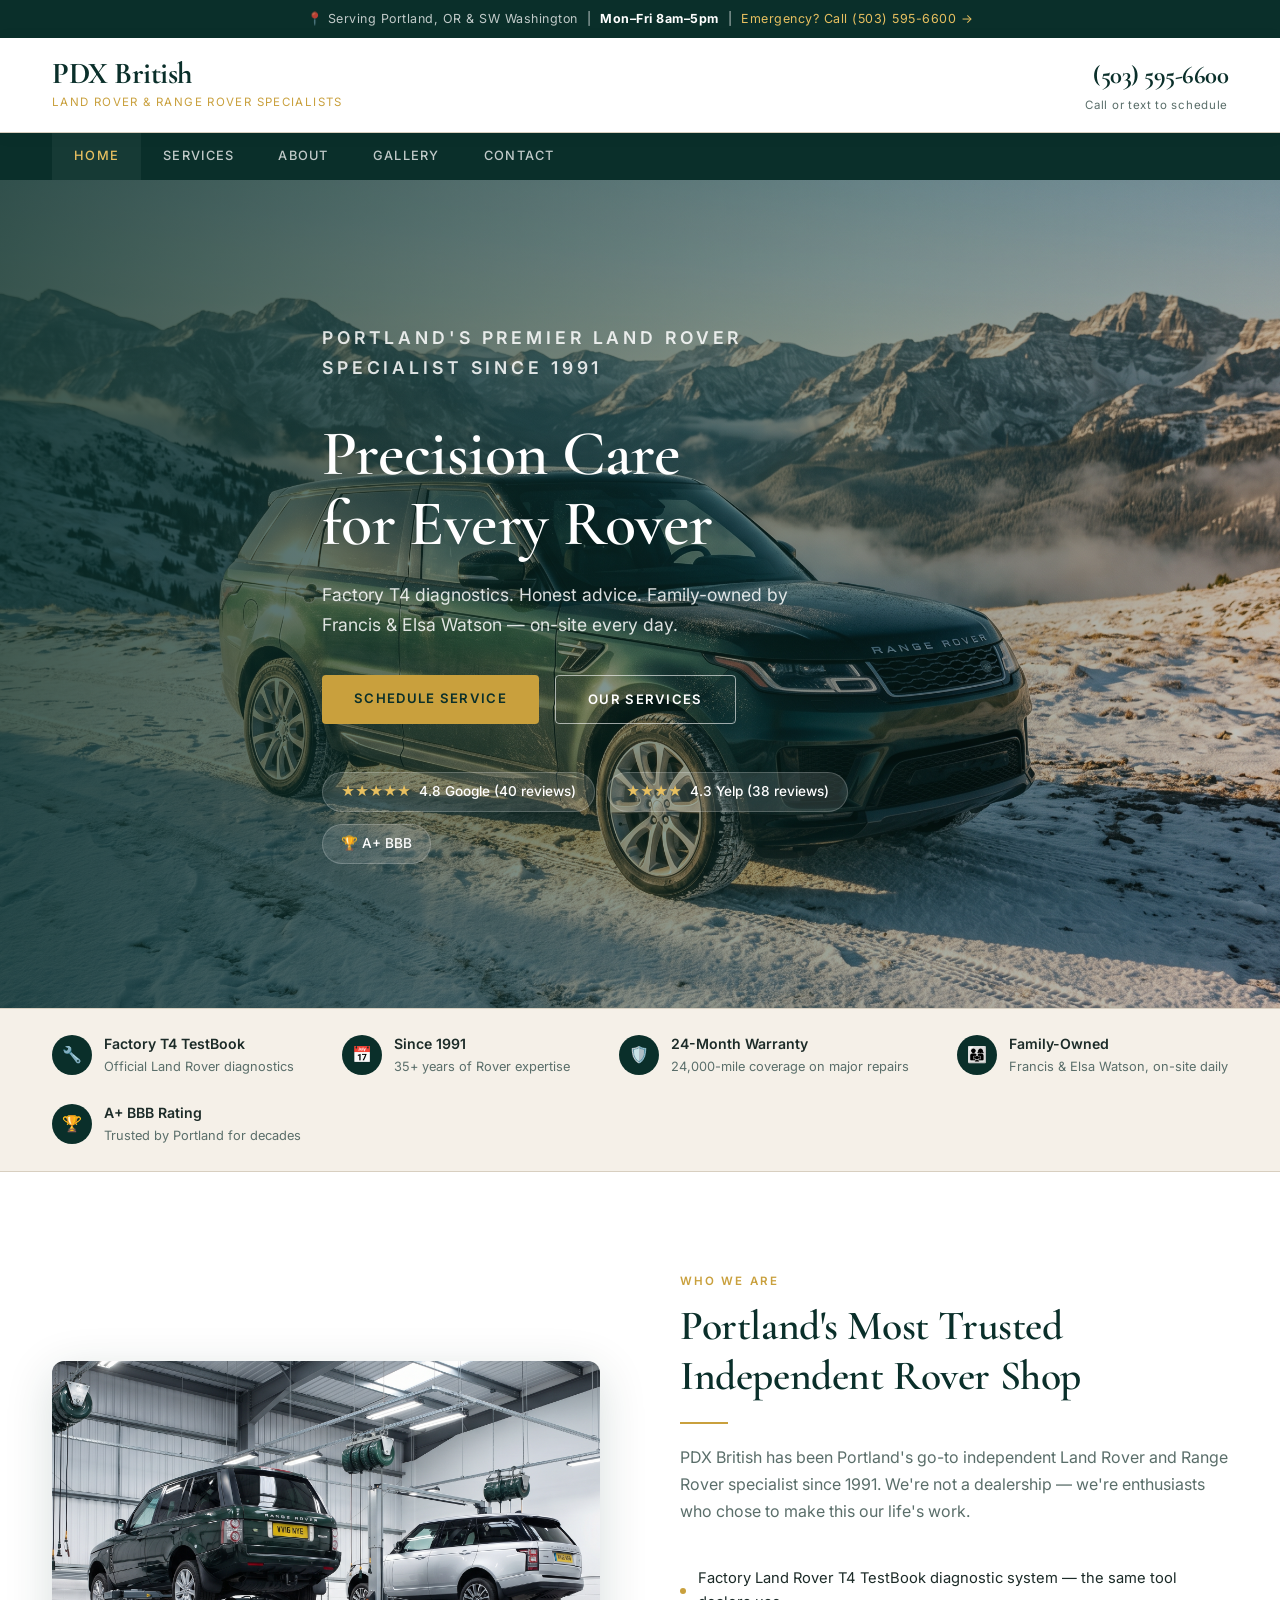
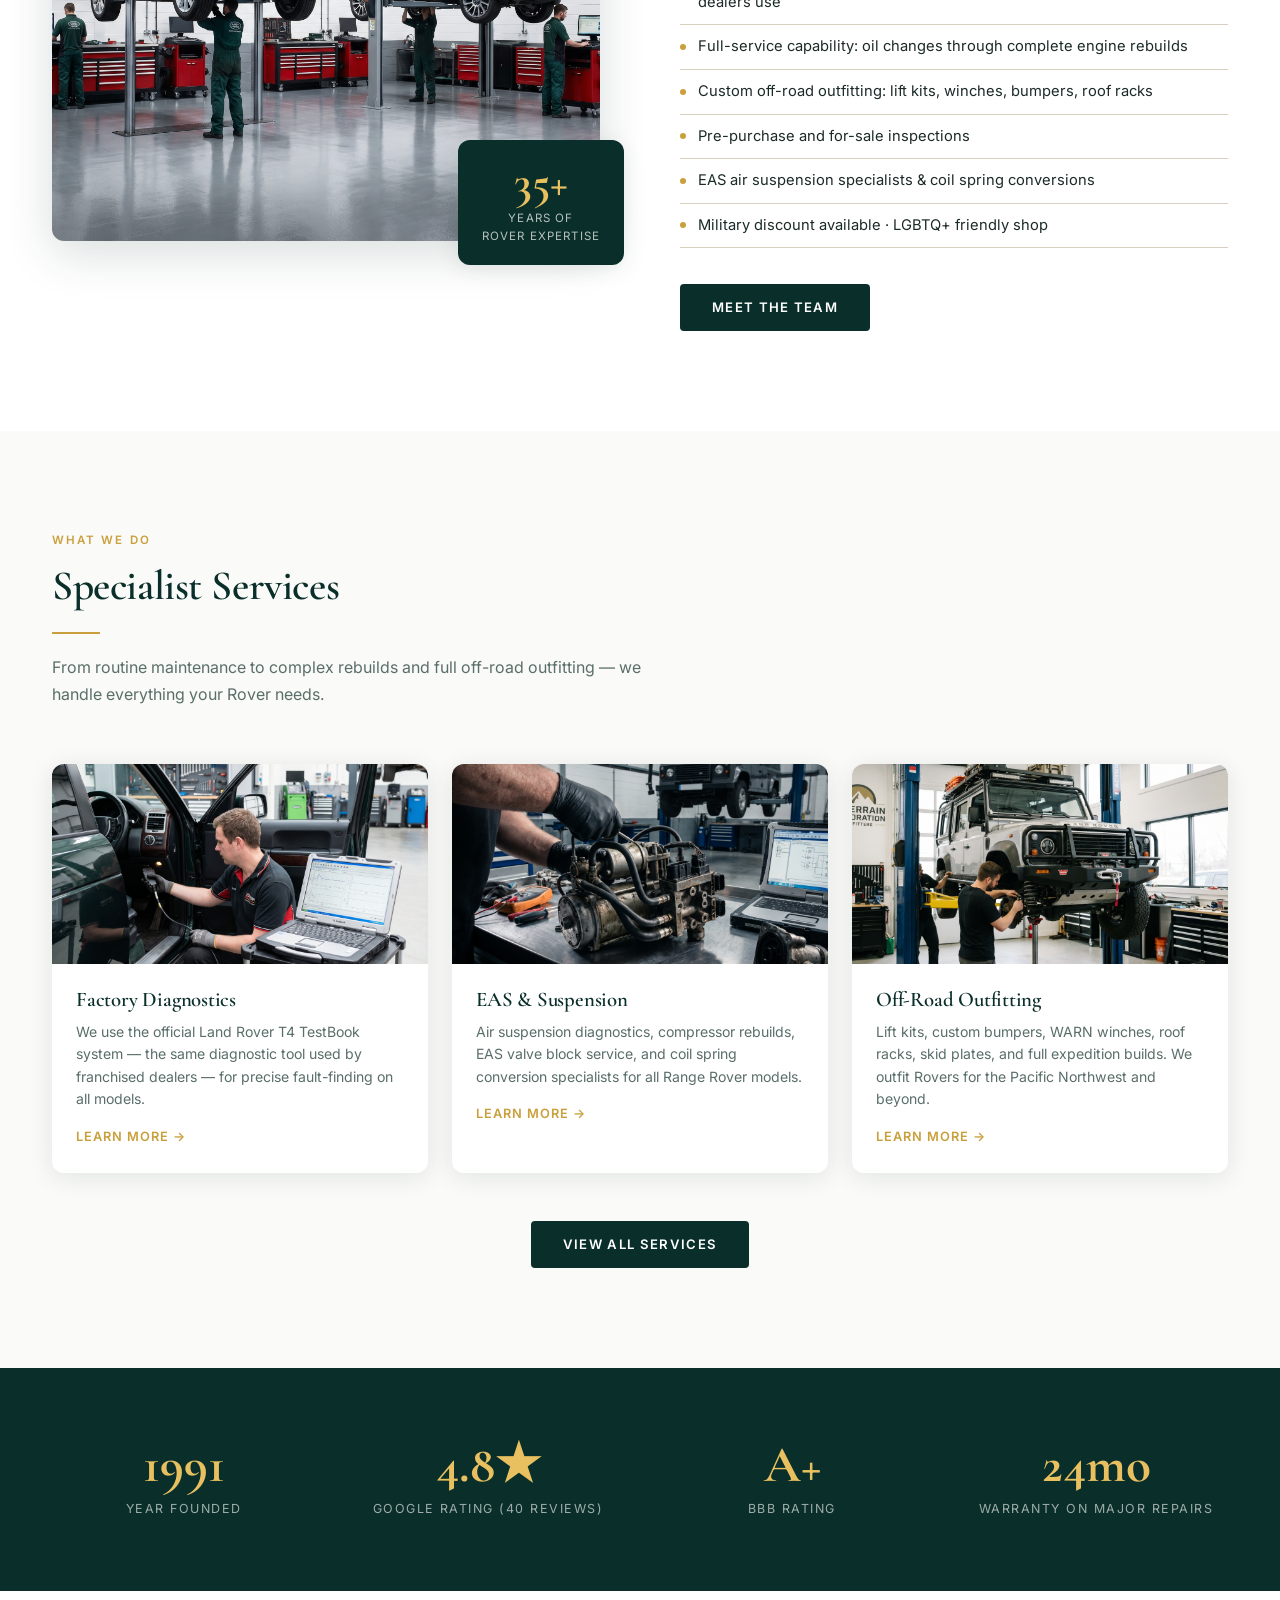
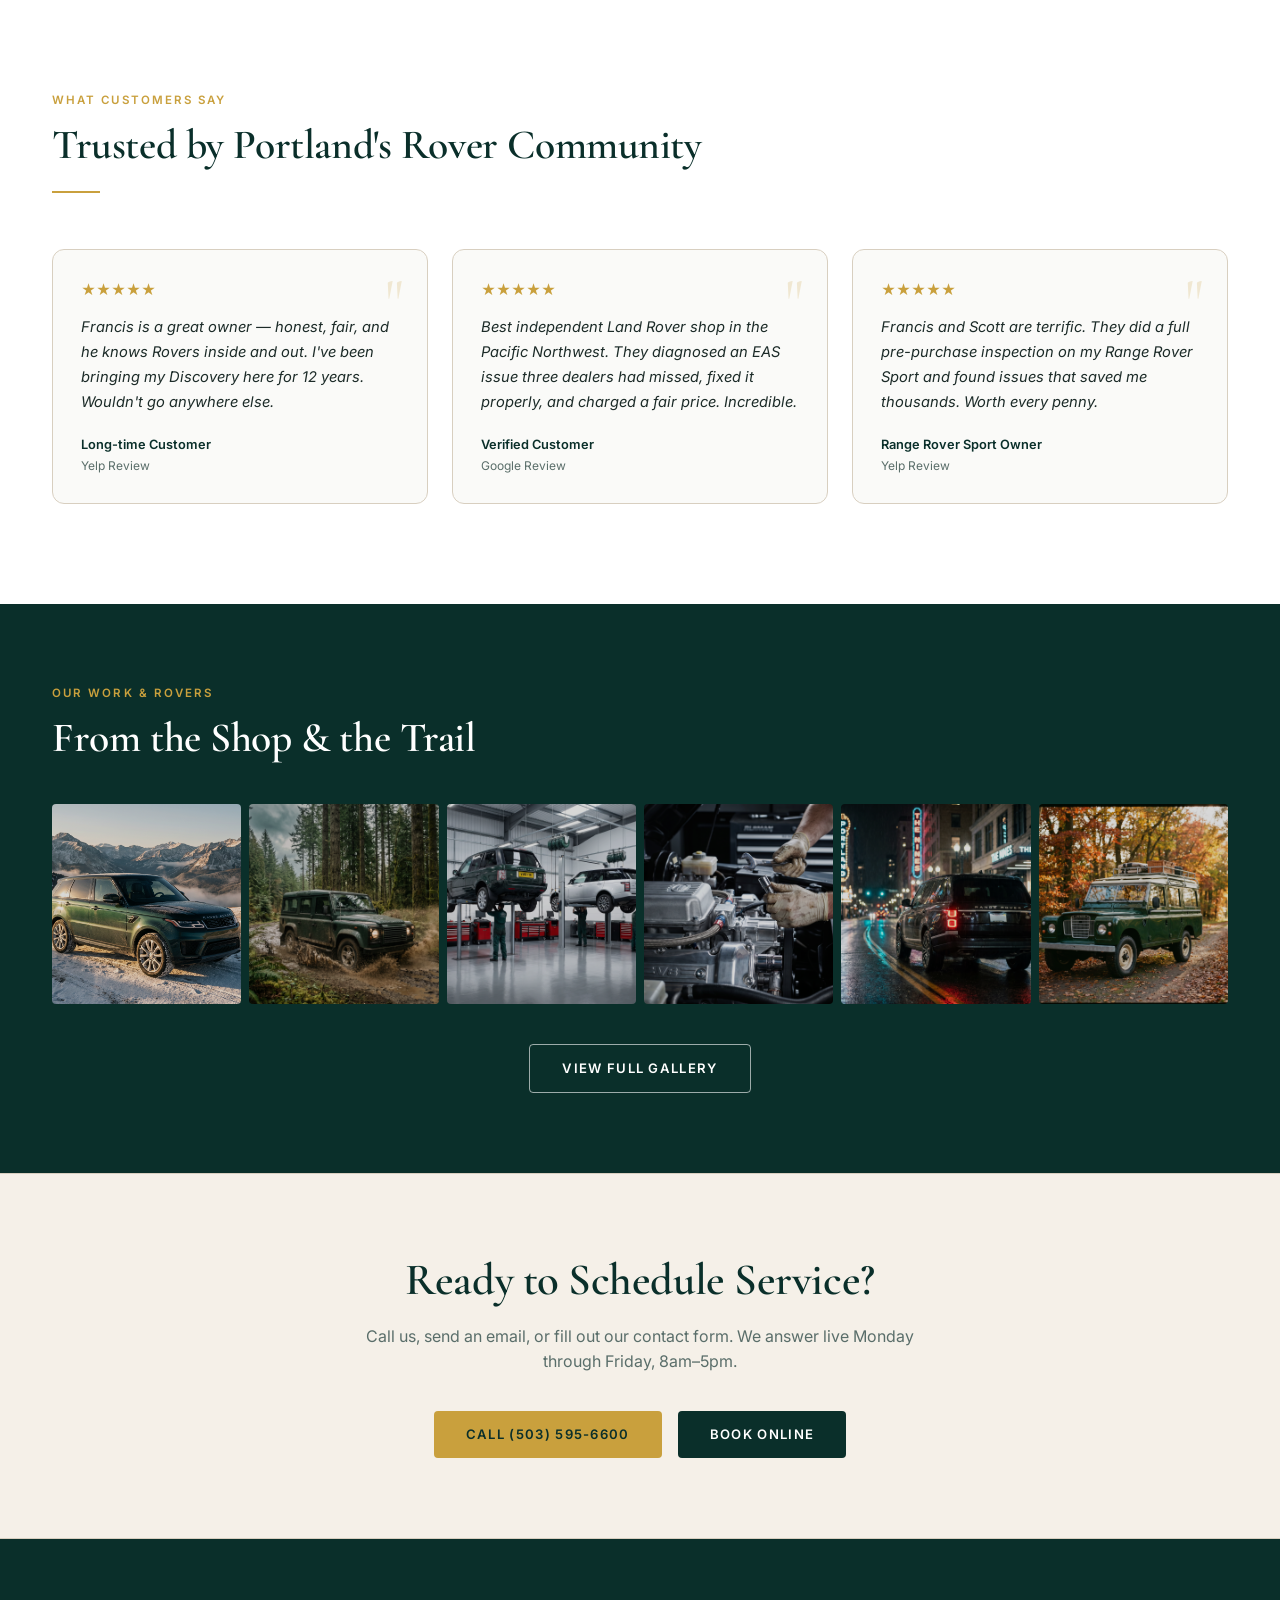
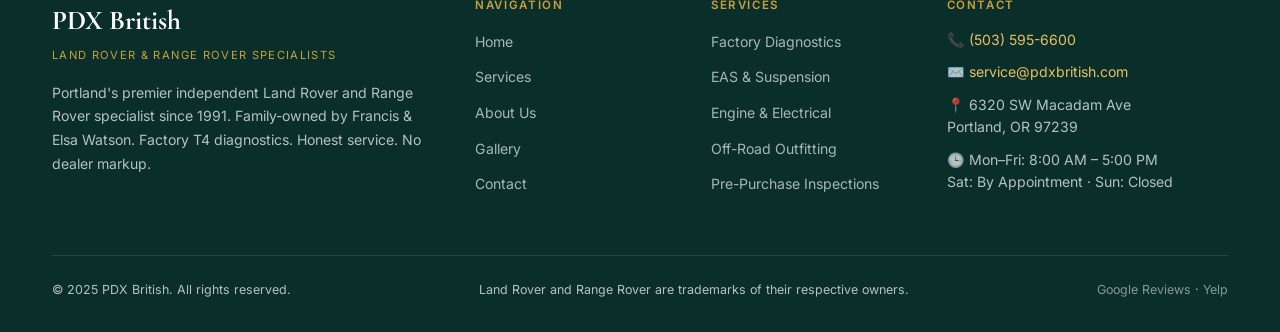
==== premium_site/index.html @ 82a0f4dd "Add premium multi-page website v4 with AI-generated images" ====
<!DOCTYPE html>
<html lang="en">
<head>
  <meta charset="UTF-8">
  <meta name="viewport" content="width=device-width, initial-scale=1.0">
  <title>PDX British | Portland's Land Rover & Range Rover Specialist Since 1991</title>
  <meta name="description" content="PDX British – Portland's premier independent Land Rover and Range Rover specialist since 1991. Factory T4 diagnostics. 4.8★ Google. Family-owned by Francis & Elsa Watson.">
  <link rel="stylesheet" href="shared.css">
  <style>
    /* ── HERO ── */
    .hero {
      position: relative;
      height: 92vh;
      min-height: 580px;
      display: flex;
      align-items: center;
      overflow: hidden;
    }
    .hero-bg {
      position: absolute; inset: 0;
      background: url('images/hero.jpg') center center / cover no-repeat;
    }
    .hero-overlay {
      position: absolute; inset: 0;
      background: linear-gradient(105deg, rgba(10,47,42,0.82) 0%, rgba(10,47,42,0.45) 60%, rgba(0,0,0,0.2) 100%);
    }
    .hero-content {
      position: relative;
      z-index: 2;
      max-width: 700px;
      color: #fff;
      padding: 0 32px;
    }
    .hero-eyebrow {
      font-size: 0.72rem;
      letter-spacing: 0.22em;
      text-transform: uppercase;
      color: var(--gold2);
      font-weight: 600;
      margin-bottom: 20px;
    }
    .hero h1 {
      font-size: clamp(2.8rem, 5vw, 4.4rem);
      color: #fff;
      margin-bottom: 20px;
      line-height: 1.1;
    }
    .hero p {
      font-size: 1.1rem;
      color: rgba(255,255,255,0.85);
      max-width: 520px;
      margin-bottom: 36px;
      line-height: 1.7;
    }
    .hero-actions { display: flex; gap: 16px; flex-wrap: wrap; margin-bottom: 48px; }
    .hero-ratings { display: flex; gap: 12px; flex-wrap: wrap; }

    /* ── TRUST BAR ── */
    .trust-bar {
      background: var(--cream);
      border-top: 1px solid var(--border);
      border-bottom: 1px solid var(--border);
      padding: 24px 0;
    }
    .trust-items {
      display: flex;
      justify-content: space-between;
      align-items: center;
      gap: 24px;
      flex-wrap: wrap;
    }
    .trust-item {
      display: flex;
      align-items: center;
      gap: 12px;
      font-size: 0.88rem;
      color: var(--text);
    }
    .trust-icon {
      width: 40px; height: 40px;
      background: var(--green);
      border-radius: 50%;
      display: flex; align-items: center; justify-content: center;
      color: var(--gold);
      font-size: 1rem;
      flex-shrink: 0;
    }
    .trust-item strong { display: block; font-weight: 600; }
    .trust-item span { color: var(--muted); font-size: 0.8rem; }

    /* ── INTRO ── */
    .intro { padding: 100px 0; }
    .intro-grid {
      display: grid;
      grid-template-columns: 1fr 1fr;
      gap: 80px;
      align-items: center;
    }
    .intro-img {
      position: relative;
    }
    .intro-img img {
      border-radius: var(--radius-lg);
      height: 480px;
      object-fit: cover;
      box-shadow: var(--shadow-lg);
    }
    .intro-badge {
      position: absolute;
      bottom: -24px; right: -24px;
      background: var(--green);
      color: #fff;
      padding: 20px 24px;
      border-radius: var(--radius-lg);
      text-align: center;
      box-shadow: var(--shadow);
    }
    .intro-badge .num {
      font-family: 'Cormorant Garamond', serif;
      font-size: 2.8rem;
      font-weight: 700;
      color: var(--gold2);
      line-height: 1;
    }
    .intro-badge .label { font-size: 0.72rem; letter-spacing: 0.1em; text-transform: uppercase; color: rgba(255,255,255,0.7); margin-top: 4px; }
    .intro-text .section-sub { margin-bottom: 32px; }
    .intro-features { list-style: none; margin-bottom: 36px; }
    .intro-features li {
      padding: 10px 0;
      border-bottom: 1px solid var(--border);
      display: flex;
      align-items: center;
      gap: 12px;
      font-size: 0.92rem;
    }
    .intro-features li::before {
      content: '';
      width: 6px; height: 6px;
      background: var(--gold);
      border-radius: 50%;
      flex-shrink: 0;
    }

    /* ── SERVICES PREVIEW ── */
    .services-preview { background: var(--light); padding: 100px 0; }
    .services-grid {
      display: grid;
      grid-template-columns: repeat(3, 1fr);
      gap: 24px;
      margin-top: 56px;
    }
    .svc-card {
      background: #fff;
      border-radius: var(--radius-lg);
      overflow: hidden;
      box-shadow: var(--shadow);
      transition: transform var(--transition), box-shadow var(--transition);
    }
    .svc-card:hover { transform: translateY(-6px); box-shadow: var(--shadow-lg); }
    .svc-card img { height: 200px; object-fit: cover; }
    .svc-card-body { padding: 24px; }
    .svc-card h3 { font-size: 1.3rem; color: var(--green); margin-bottom: 8px; }
    .svc-card p { font-size: 0.88rem; color: var(--muted); line-height: 1.6; }
    .svc-link {
      display: inline-flex;
      align-items: center;
      gap: 6px;
      margin-top: 16px;
      font-size: 0.8rem;
      font-weight: 600;
      letter-spacing: 0.08em;
      text-transform: uppercase;
      color: var(--gold);
    }
    .svc-link:hover { color: var(--green); }
    .services-cta { text-align: center; margin-top: 48px; }

    /* ── STATS BAND ── */
    .stats-band {
      background: var(--green);
      padding: 72px 0;
    }
    .stats-row {
      display: grid;
      grid-template-columns: repeat(4, 1fr);
      gap: 40px;
      text-align: center;
    }
    .stat-num {
      font-family: 'Cormorant Garamond', serif;
      font-size: 3.2rem;
      font-weight: 700;
      color: var(--gold2);
      line-height: 1;
    }
    .stat-label {
      font-size: 0.78rem;
      letter-spacing: 0.12em;
      text-transform: uppercase;
      color: rgba(255,255,255,0.6);
      margin-top: 8px;
    }

    /* ── TESTIMONIALS ── */
    .testimonials { padding: 100px 0; }
    .reviews-grid {
      display: grid;
      grid-template-columns: repeat(3, 1fr);
      gap: 24px;
      margin-top: 56px;
    }
    .review-card {
      background: var(--light);
      border: 1px solid var(--border);
      border-radius: var(--radius-lg);
      padding: 28px;
      position: relative;
    }
    .review-stars { color: var(--gold); font-size: 0.9rem; margin-bottom: 14px; }
    .review-text { font-size: 0.92rem; color: var(--text); line-height: 1.7; font-style: italic; margin-bottom: 20px; }
    .review-author { font-size: 0.8rem; font-weight: 600; color: var(--green); }
    .review-source { font-size: 0.75rem; color: var(--muted); }
    .review-quote {
      position: absolute;
      top: 20px; right: 24px;
      font-family: 'Cormorant Garamond', serif;
      font-size: 4rem;
      color: var(--gold);
      opacity: 0.2;
      line-height: 1;
    }

    /* ── GALLERY STRIP ── */
    .gallery-strip { background: var(--green); padding: 80px 0; }
    .gallery-strip-header { color: #fff; margin-bottom: 40px; }
    .gallery-strip-header .section-title { color: #fff; }
    .gallery-strip-grid {
      display: grid;
      grid-template-columns: repeat(6, 1fr);
      gap: 8px;
    }
    .gallery-strip-grid img {
      height: 200px;
      object-fit: cover;
      border-radius: var(--radius);
      transition: transform var(--transition), filter var(--transition);
      cursor: pointer;
      filter: brightness(0.85);
    }
    .gallery-strip-grid img:hover { transform: scale(1.03); filter: brightness(1); }
    .gallery-cta { text-align: center; margin-top: 32px; }

    /* ── CTA BAND ── */
    .cta-band {
      background: var(--cream);
      border-top: 1px solid var(--border);
      border-bottom: 1px solid var(--border);
      padding: 80px 0;
      text-align: center;
    }
    .cta-band h2 { font-size: 2.8rem; color: var(--green); margin-bottom: 16px; }
    .cta-band p { font-size: 1rem; color: var(--muted); max-width: 560px; margin: 0 auto 36px; }
    .cta-actions { display: flex; gap: 16px; justify-content: center; flex-wrap: wrap; }

    /* ── RESPONSIVE ── */
    @media (max-width: 960px) {
      .intro-grid { grid-template-columns: 1fr; gap: 48px; }
      .intro-img img { height: 340px; }
      .intro-badge { bottom: -16px; right: 16px; }
      .services-grid { grid-template-columns: 1fr 1fr; }
      .stats-row { grid-template-columns: repeat(2, 1fr); gap: 32px; }
      .reviews-grid { grid-template-columns: 1fr; }
      .gallery-strip-grid { grid-template-columns: repeat(3, 1fr); }
    }
    @media (max-width: 640px) {
      .hero { height: 100svh; }
      .hero-content { padding: 0 20px; }
      .services-grid { grid-template-columns: 1fr; }
      .gallery-strip-grid { grid-template-columns: repeat(2, 1fr); }
    }
  </style>
</head>
<body>

<!-- TOP BAR -->
<div class="top-bar">
  <div class="container">
    📍 Serving Portland, OR &amp; SW Washington &nbsp;|&nbsp; <strong>Mon–Fri 8am–5pm</strong> &nbsp;|&nbsp; <a href="tel:5035956600">Emergency? Call (503) 595-6600 →</a>
  </div>
</div>

<!-- HEADER -->
<header class="main-header">
  <div class="container header-inner">
    <a href="index.html" class="logo-mark">
      <span class="brand">PDX British</span>
      <span class="sub">Land Rover &amp; Range Rover Specialists</span>
    </a>
    <div class="header-cta">
      <a href="tel:5035956600" class="phone">(503) 595-6600</a>
      <small>Call or text to schedule</small>
    </div>
  </div>
</header>

<!-- NAV -->
<nav class="site-nav">
  <div class="container">
    <ul>
      <li><a href="index.html" class="active">Home</a></li>
      <li><a href="services.html">Services</a></li>
      <li><a href="about.html">About</a></li>
      <li><a href="gallery.html">Gallery</a></li>
      <li><a href="contact.html">Contact</a></li>
    </ul>
  </div>
</nav>

<!-- HERO -->
<section class="hero">
  <div class="hero-bg"></div>
  <div class="hero-overlay"></div>
  <div class="container hero-content fade-up">
    <p class="hero-eyebrow">Portland's Premier Land Rover Specialist Since 1991</p>
    <h1>Precision Care<br>for Every Rover</h1>
    <p>Factory T4 diagnostics. Honest advice. Family-owned by Francis &amp; Elsa Watson — on-site every day.</p>
    <div class="hero-actions">
      <a href="contact.html" class="btn btn-gold">Schedule Service</a>
      <a href="services.html" class="btn btn-outline-white">Our Services</a>
    </div>
    <div class="hero-ratings">
      <div class="rating-pill"><span class="stars">★★★★★</span> 4.8 Google (40 reviews)</div>
      <div class="rating-pill"><span class="stars">★★★★</span> 4.3 Yelp (38 reviews)</div>
      <div class="rating-pill">🏆 A+ BBB</div>
    </div>
  </div>
</section>

<!-- TRUST BAR -->
<div class="trust-bar">
  <div class="container">
    <div class="trust-items">
      <div class="trust-item">
        <div class="trust-icon">🔧</div>
        <div><strong>Factory T4 TestBook</strong><span>Official Land Rover diagnostics</span></div>
      </div>
      <div class="trust-item">
        <div class="trust-icon">📅</div>
        <div><strong>Since 1991</strong><span>35+ years of Rover expertise</span></div>
      </div>
      <div class="trust-item">
        <div class="trust-icon">🛡️</div>
        <div><strong>24-Month Warranty</strong><span>24,000-mile coverage on major repairs</span></div>
      </div>
      <div class="trust-item">
        <div class="trust-icon">👨‍👩‍👧</div>
        <div><strong>Family-Owned</strong><span>Francis &amp; Elsa Watson, on-site daily</span></div>
      </div>
      <div class="trust-item">
        <div class="trust-icon">🏆</div>
        <div><strong>A+ BBB Rating</strong><span>Trusted by Portland for decades</span></div>
      </div>
    </div>
  </div>
</div>

<!-- INTRO -->
<section class="intro">
  <div class="container">
    <div class="intro-grid">
      <div class="intro-img fade-up">
        <img src="images/gallery-shop.jpg" alt="PDX British workshop with Range Rovers on lifts">
        <div class="intro-badge">
          <div class="num">35+</div>
          <div class="label">Years of<br>Rover Expertise</div>
        </div>
      </div>
      <div class="intro-text fade-up delay-2">
        <p class="section-label">Who We Are</p>
        <h2 class="section-title">Portland's Most Trusted Independent Rover Shop</h2>
        <div class="gold-rule"></div>
        <p class="section-sub">PDX British has been Portland's go-to independent Land Rover and Range Rover specialist since 1991. We're not a dealership — we're enthusiasts who chose to make this our life's work.</p>
        <ul class="intro-features">
          <li>Factory Land Rover T4 TestBook diagnostic system — the same tool dealers use</li>
          <li>Full-service capability: oil changes through complete engine rebuilds</li>
          <li>Custom off-road outfitting: lift kits, winches, bumpers, roof racks</li>
          <li>Pre-purchase and for-sale inspections</li>
          <li>EAS air suspension specialists &amp; coil spring conversions</li>
          <li>Military discount available · LGBTQ+ friendly shop</li>
        </ul>
        <a href="about.html" class="btn btn-green">Meet the Team</a>
      </div>
    </div>
  </div>
</section>

<!-- SERVICES PREVIEW -->
<section class="services-preview">
  <div class="container">
    <p class="section-label">What We Do</p>
    <h2 class="section-title">Specialist Services</h2>
    <div class="gold-rule"></div>
    <p class="section-sub">From routine maintenance to complex rebuilds and full off-road outfitting — we handle everything your Rover needs.</p>
    <div class="services-grid">
      <div class="svc-card fade-up">
        <img src="images/svc-diagnostics.jpg" alt="T4 TestBook diagnostics">
        <div class="svc-card-body">
          <h3>Factory Diagnostics</h3>
          <p>We use the official Land Rover T4 TestBook system — the same diagnostic tool used by franchised dealers — for precise fault-finding on all models.</p>
          <a href="services.html" class="svc-link">Learn more →</a>
        </div>
      </div>
      <div class="svc-card fade-up delay-1">
        <img src="images/svc-suspension.jpg" alt="EAS air suspension service">
        <div class="svc-card-body">
          <h3>EAS &amp; Suspension</h3>
          <p>Air suspension diagnostics, compressor rebuilds, EAS valve block service, and coil spring conversion specialists for all Range Rover models.</p>
          <a href="services.html" class="svc-link">Learn more →</a>
        </div>
      </div>
      <div class="svc-card fade-up delay-2">
        <img src="images/svc-offroad.jpg" alt="Off-road outfitting">
        <div class="svc-card-body">
          <h3>Off-Road Outfitting</h3>
          <p>Lift kits, custom bumpers, WARN winches, roof racks, skid plates, and full expedition builds. We outfit Rovers for the Pacific Northwest and beyond.</p>
          <a href="services.html" class="svc-link">Learn more →</a>
        </div>
      </div>
    </div>
    <div class="services-cta">
      <a href="services.html" class="btn btn-green">View All Services</a>
    </div>
  </div>
</section>

<!-- STATS BAND -->
<div class="stats-band">
  <div class="container">
    <div class="stats-row">
      <div class="fade-up">
        <div class="stat-num">1991</div>
        <div class="stat-label">Year Founded</div>
      </div>
      <div class="fade-up delay-1">
        <div class="stat-num">4.8★</div>
        <div class="stat-label">Google Rating (40 reviews)</div>
      </div>
      <div class="fade-up delay-2">
        <div class="stat-num">A+</div>
        <div class="stat-label">BBB Rating</div>
      </div>
      <div class="fade-up delay-3">
        <div class="stat-num">24mo</div>
        <div class="stat-label">Warranty on Major Repairs</div>
      </div>
    </div>
  </div>
</div>

<!-- TESTIMONIALS -->
<section class="testimonials">
  <div class="container">
    <p class="section-label">What Customers Say</p>
    <h2 class="section-title">Trusted by Portland's Rover Community</h2>
    <div class="gold-rule"></div>
    <div class="reviews-grid">
      <div class="review-card fade-up">
        <div class="review-quote">"</div>
        <div class="review-stars">★★★★★</div>
        <p class="review-text">Francis is a great owner — honest, fair, and he knows Rovers inside and out. I've been bringing my Discovery here for 12 years. Wouldn't go anywhere else.</p>
        <div class="review-author">Long-time Customer</div>
        <div class="review-source">Yelp Review</div>
      </div>
      <div class="review-card fade-up delay-1">
        <div class="review-quote">"</div>
        <div class="review-stars">★★★★★</div>
        <p class="review-text">Best independent Land Rover shop in the Pacific Northwest. They diagnosed an EAS issue three dealers had missed, fixed it properly, and charged a fair price. Incredible.</p>
        <div class="review-author">Verified Customer</div>
        <div class="review-source">Google Review</div>
      </div>
      <div class="review-card fade-up delay-2">
        <div class="review-quote">"</div>
        <div class="review-stars">★★★★★</div>
        <p class="review-text">Francis and Scott are terrific. They did a full pre-purchase inspection on my Range Rover Sport and found issues that saved me thousands. Worth every penny.</p>
        <div class="review-author">Range Rover Sport Owner</div>
        <div class="review-source">Yelp Review</div>
      </div>
    </div>
  </div>
</section>

<!-- GALLERY STRIP -->
<section class="gallery-strip">
  <div class="container">
    <div class="gallery-strip-header">
      <p class="section-label" style="color:var(--gold);">Our Work &amp; Rovers</p>
      <h2 class="section-title">From the Shop &amp; the Trail</h2>
    </div>
    <div class="gallery-strip-grid">
      <img src="images/hero.jpg" alt="Range Rover in mountains">
      <img src="images/gallery-offroad.jpg" alt="Defender off-road">
      <img src="images/gallery-shop.jpg" alt="PDX British workshop">
      <img src="images/gallery-engine.jpg" alt="Engine repair">
      <img src="images/gallery-luxury.jpg" alt="Range Rover Portland">
      <img src="images/gallery-classic.jpg" alt="Classic Land Rover">
    </div>
    <div class="gallery-cta">
      <a href="gallery.html" class="btn btn-outline-white" style="margin-top:8px;">View Full Gallery</a>
    </div>
  </div>
</section>

<!-- CTA BAND -->
<section class="cta-band">
  <div class="container">
    <h2>Ready to Schedule Service?</h2>
    <p>Call us, send an email, or fill out our contact form. We answer live Monday through Friday, 8am–5pm.</p>
    <div class="cta-actions">
      <a href="tel:5035956600" class="btn btn-gold">Call (503) 595-6600</a>
      <a href="contact.html" class="btn btn-green">Book Online</a>
    </div>
  </div>
</section>

<!-- FOOTER -->
<footer>
  <div class="container">
    <div class="footer-grid">
      <div class="footer-brand">
        <div class="brand">PDX British</div>
        <div class="sub">Land Rover &amp; Range Rover Specialists</div>
        <p>Portland's premier independent Land Rover and Range Rover specialist since 1991. Family-owned by Francis &amp; Elsa Watson. Factory T4 diagnostics. Honest service. No dealer markup.</p>
      </div>
      <div>
        <h4>Navigation</h4>
        <ul>
          <li><a href="index.html">Home</a></li>
          <li><a href="services.html">Services</a></li>
          <li><a href="about.html">About Us</a></li>
          <li><a href="gallery.html">Gallery</a></li>
          <li><a href="contact.html">Contact</a></li>
        </ul>
      </div>
      <div>
        <h4>Services</h4>
        <ul>
          <li><a href="services.html">Factory Diagnostics</a></li>
          <li><a href="services.html">EAS &amp; Suspension</a></li>
          <li><a href="services.html">Engine &amp; Electrical</a></li>
          <li><a href="services.html">Off-Road Outfitting</a></li>
          <li><a href="services.html">Pre-Purchase Inspections</a></li>
        </ul>
      </div>
      <div class="footer-contact">
        <h4>Contact</h4>
        <p>📞 <a href="tel:5035956600">(503) 595-6600</a></p>
        <p>✉️ <a href="mailto:service@pdxbritish.com">service@pdxbritish.com</a></p>
        <p>📍 6320 SW Macadam Ave<br>Portland, OR 97239</p>
        <p>🕒 Mon–Fri: 8:00 AM – 5:00 PM<br>Sat: By Appointment · Sun: Closed</p>
      </div>
    </div>
    <div class="footer-bottom">
      <span>© 2025 PDX British. All rights reserved.</span>
      <span>Land Rover and Range Rover are trademarks of their respective owners.</span>
      <span><a href="https://www.google.com/maps/place/PDX+British" target="_blank">Google Reviews</a> · <a href="https://www.yelp.com/biz/pdx-british-portland" target="_blank">Yelp</a></span>
    </div>
  </div>
</footer>

</body>
</html>
---- premium_site/shared.css ----
/* ============================================================
   PDX British – Shared Stylesheet
   Color palette: Dark Green #0a2f2a | Gold #c9a03d | Cream #f5f0e8
   ============================================================ */

@import url('https://fonts.googleapis.com/css2?family=Cormorant+Garamond:wght@400;500;600;700&family=Inter:wght@300;400;500;600&display=swap');

:root {
  --green:  #0a2f2a;
  --green2: #143d36;
  --green3: #1e5248;
  --gold:   #c9a03d;
  --gold2:  #e8c060;
  --cream:  #f5f0e8;
  --light:  #fafaf8;
  --text:   #1c2b28;
  --muted:  #5a6e6a;
  --border: #d8cfc0;
  --shadow: 0 4px 24px rgba(10,47,42,0.10);
  --shadow-lg: 0 12px 48px rgba(10,47,42,0.16);
  --radius: 4px;
  --radius-lg: 12px;
  --transition: 0.28s cubic-bezier(0.4,0,0.2,1);
}

*, *::before, *::after { margin:0; padding:0; box-sizing:border-box; }

html { scroll-behavior: smooth; font-size: 16px; }

body {
  font-family: 'Inter', sans-serif;
  background: #fff;
  color: var(--text);
  line-height: 1.6;
  -webkit-font-smoothing: antialiased;
}

h1,h2,h3,h4 {
  font-family: 'Cormorant Garamond', serif;
  font-weight: 600;
  letter-spacing: -0.01em;
  line-height: 1.2;
}

a { color: inherit; text-decoration: none; }
img { display: block; width: 100%; height: auto; }

.container {
  max-width: 1240px;
  margin: 0 auto;
  padding: 0 32px;
}

/* ── TOP BAR ── */
.top-bar {
  background: var(--green);
  color: rgba(255,255,255,0.75);
  font-size: 0.78rem;
  letter-spacing: 0.04em;
  padding: 9px 0;
  text-align: center;
}
.top-bar a { color: var(--gold2); }
.top-bar strong { color: #fff; }

/* ── MAIN HEADER ── */
.main-header {
  background: #fff;
  border-bottom: 1px solid var(--border);
  padding: 18px 0;
  position: sticky;
  top: 0;
  z-index: 200;
  box-shadow: 0 2px 16px rgba(10,47,42,0.06);
}
.header-inner {
  display: flex;
  justify-content: space-between;
  align-items: center;
  gap: 24px;
}
.logo-mark {
  display: flex;
  flex-direction: column;
}
.logo-mark .brand {
  font-family: 'Cormorant Garamond', serif;
  font-size: 1.9rem;
  font-weight: 700;
  color: var(--green);
  letter-spacing: -0.5px;
  line-height: 1;
}
.logo-mark .sub {
  font-size: 0.72rem;
  letter-spacing: 0.12em;
  text-transform: uppercase;
  color: var(--gold);
  margin-top: 3px;
}
.header-cta {
  display: flex;
  flex-direction: column;
  align-items: flex-end;
}
.header-cta .phone {
  font-family: 'Cormorant Garamond', serif;
  font-size: 1.55rem;
  font-weight: 700;
  color: var(--green);
  letter-spacing: -0.5px;
}
.header-cta .phone:hover { color: var(--gold); }
.header-cta small {
  font-size: 0.72rem;
  color: var(--muted);
  letter-spacing: 0.06em;
}

/* ── NAV ── */
.site-nav {
  background: var(--green);
}
.site-nav ul {
  display: flex;
  list-style: none;
  gap: 0;
}
.site-nav a {
  display: block;
  padding: 13px 22px;
  font-size: 0.8rem;
  letter-spacing: 0.1em;
  text-transform: uppercase;
  color: rgba(255,255,255,0.75);
  transition: color var(--transition), background var(--transition);
  font-weight: 500;
}
.site-nav a:hover,
.site-nav a.active {
  color: var(--gold2);
  background: rgba(255,255,255,0.05);
}

/* ── BUTTONS ── */
.btn {
  display: inline-block;
  padding: 13px 32px;
  border-radius: var(--radius);
  font-size: 0.82rem;
  font-weight: 600;
  letter-spacing: 0.1em;
  text-transform: uppercase;
  transition: all var(--transition);
  cursor: pointer;
  border: none;
}
.btn-gold {
  background: var(--gold);
  color: var(--green);
}
.btn-gold:hover { background: var(--gold2); transform: translateY(-2px); box-shadow: 0 8px 24px rgba(201,160,61,0.35); }
.btn-outline-white {
  background: transparent;
  border: 1.5px solid rgba(255,255,255,0.6);
  color: #fff;
}
.btn-outline-white:hover { background: rgba(255,255,255,0.12); border-color: #fff; }
.btn-green {
  background: var(--green);
  color: #fff;
}
.btn-green:hover { background: var(--green2); transform: translateY(-2px); }

/* ── SECTION HEADERS ── */
.section-label {
  font-size: 0.72rem;
  letter-spacing: 0.18em;
  text-transform: uppercase;
  color: var(--gold);
  font-weight: 600;
  margin-bottom: 12px;
}
.section-title {
  font-size: 2.6rem;
  color: var(--green);
  margin-bottom: 16px;
}
.section-sub {
  font-size: 1rem;
  color: var(--muted);
  max-width: 600px;
  line-height: 1.7;
}

/* ── DIVIDER ── */
.gold-rule {
  width: 48px;
  height: 2px;
  background: var(--gold);
  margin: 20px 0;
}

/* ── FOOTER ── */
footer {
  background: var(--green);
  color: rgba(255,255,255,0.7);
  padding: 60px 0 32px;
}
.footer-grid {
  display: grid;
  grid-template-columns: 2fr 1fr 1fr 1.5fr;
  gap: 48px;
  margin-bottom: 48px;
}
.footer-brand .brand {
  font-family: 'Cormorant Garamond', serif;
  font-size: 1.7rem;
  font-weight: 700;
  color: #fff;
}
.footer-brand .sub {
  font-size: 0.7rem;
  letter-spacing: 0.12em;
  text-transform: uppercase;
  color: var(--gold);
  margin-top: 4px;
  margin-bottom: 16px;
}
.footer-brand p { font-size: 0.88rem; line-height: 1.7; }
footer h4 {
  font-family: 'Inter', sans-serif;
  font-size: 0.72rem;
  letter-spacing: 0.14em;
  text-transform: uppercase;
  color: var(--gold);
  font-weight: 600;
  margin-bottom: 16px;
}
footer ul { list-style: none; }
footer ul li { margin-bottom: 10px; }
footer ul a { font-size: 0.88rem; color: rgba(255,255,255,0.65); transition: color var(--transition); }
footer ul a:hover { color: var(--gold2); }
.footer-contact p { font-size: 0.88rem; margin-bottom: 10px; line-height: 1.6; }
.footer-contact a { color: var(--gold2); }
.footer-bottom {
  border-top: 1px solid rgba(255,255,255,0.1);
  padding-top: 24px;
  display: flex;
  justify-content: space-between;
  align-items: center;
  font-size: 0.78rem;
  flex-wrap: wrap;
  gap: 12px;
}
.footer-bottom a { color: rgba(255,255,255,0.5); }
.footer-bottom a:hover { color: var(--gold2); }

/* ── RATING BADGES ── */
.rating-row {
  display: flex;
  gap: 20px;
  flex-wrap: wrap;
}
.rating-pill {
  display: inline-flex;
  align-items: center;
  gap: 8px;
  background: rgba(255,255,255,0.12);
  border: 1px solid rgba(255,255,255,0.2);
  padding: 8px 18px;
  border-radius: 40px;
  font-size: 0.85rem;
  font-weight: 500;
  color: #fff;
  backdrop-filter: blur(4px);
}
.rating-pill .stars { color: var(--gold2); }

/* ── ANIMATIONS ── */
@keyframes fadeUp {
  from { opacity: 0; transform: translateY(28px); }
  to   { opacity: 1; transform: translateY(0); }
}
.fade-up { animation: fadeUp 0.7s ease both; }
.delay-1 { animation-delay: 0.1s; }
.delay-2 { animation-delay: 0.22s; }
.delay-3 { animation-delay: 0.34s; }
.delay-4 { animation-delay: 0.46s; }

/* ── RESPONSIVE ── */
@media (max-width: 900px) {
  .footer-grid { grid-template-columns: 1fr 1fr; }
}
@media (max-width: 640px) {
  .container { padding: 0 20px; }
  .header-inner { flex-direction: column; text-align: center; }
  .header-cta { align-items: center; }
  .site-nav ul { flex-wrap: wrap; justify-content: center; }
  .footer-grid { grid-template-columns: 1fr; gap: 32px; }
  .footer-bottom { flex-direction: column; text-align: center; }
  .section-title { font-size: 2rem; }
}
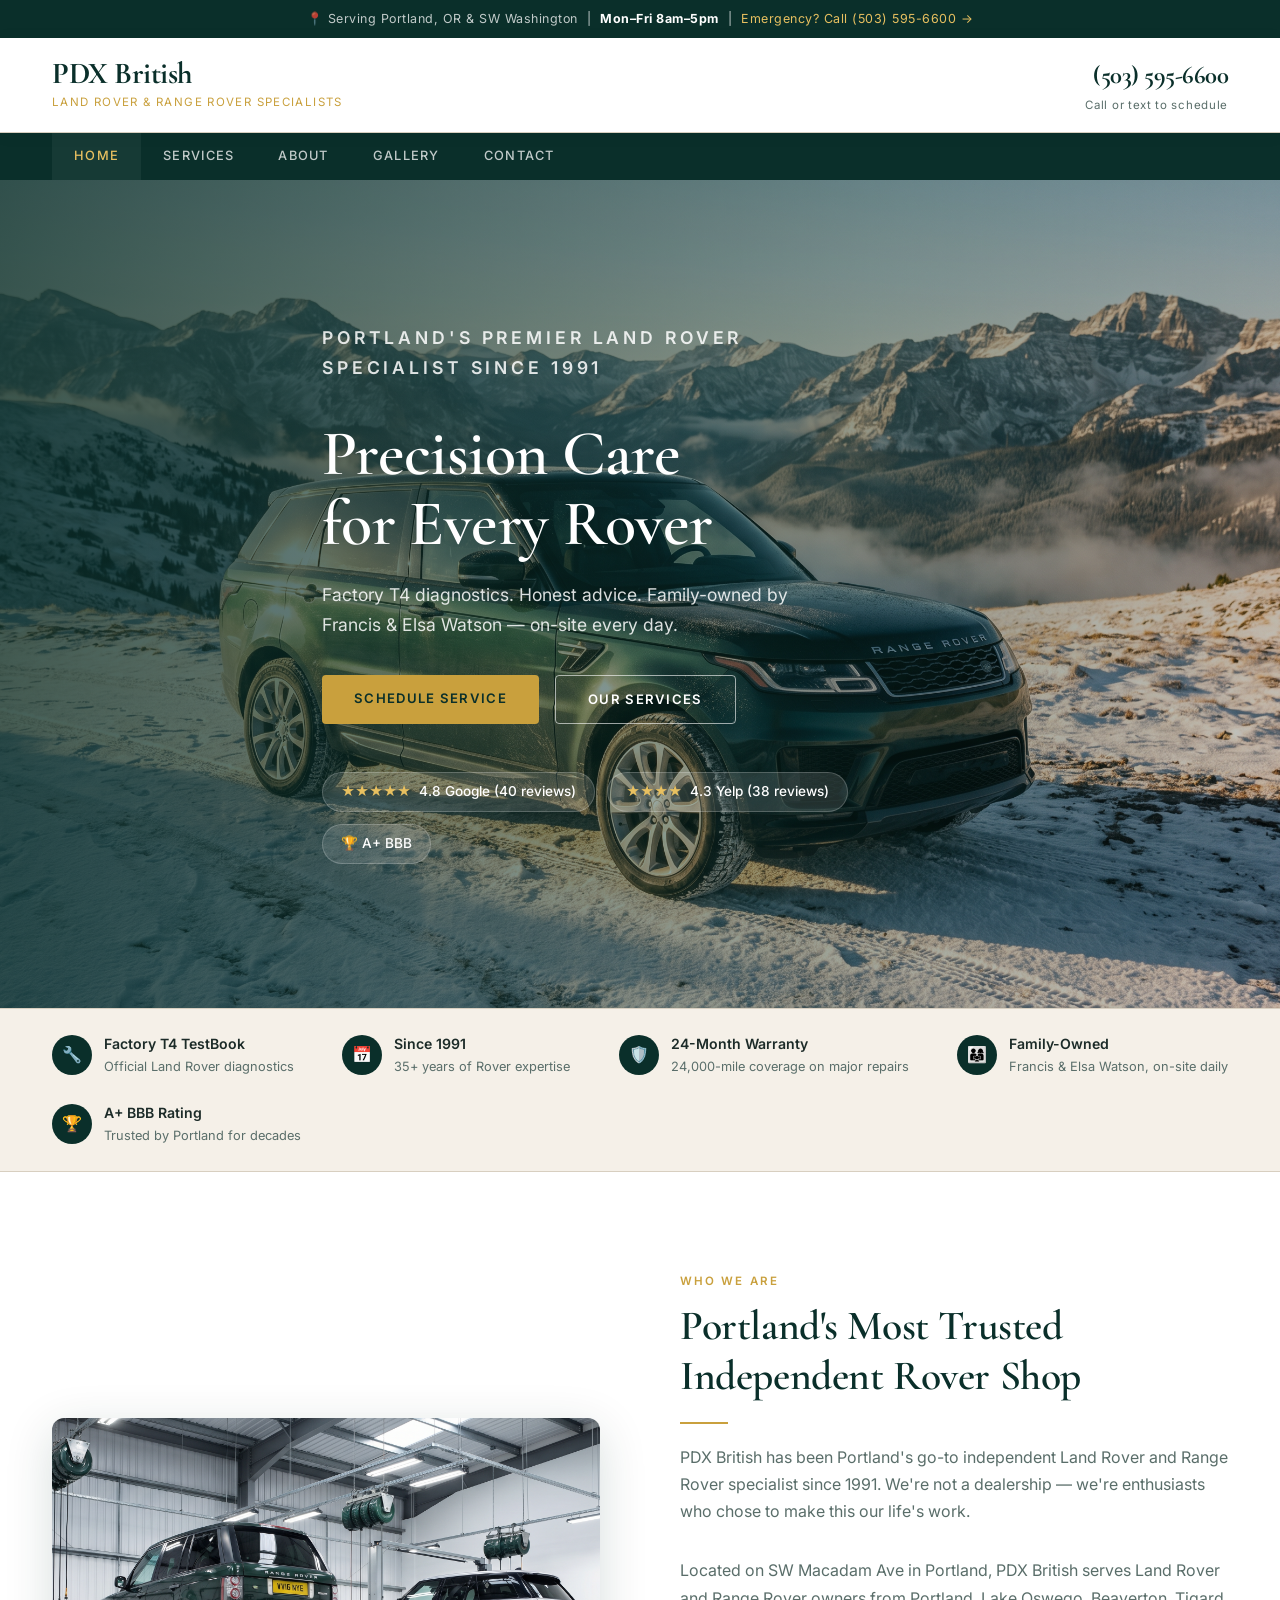
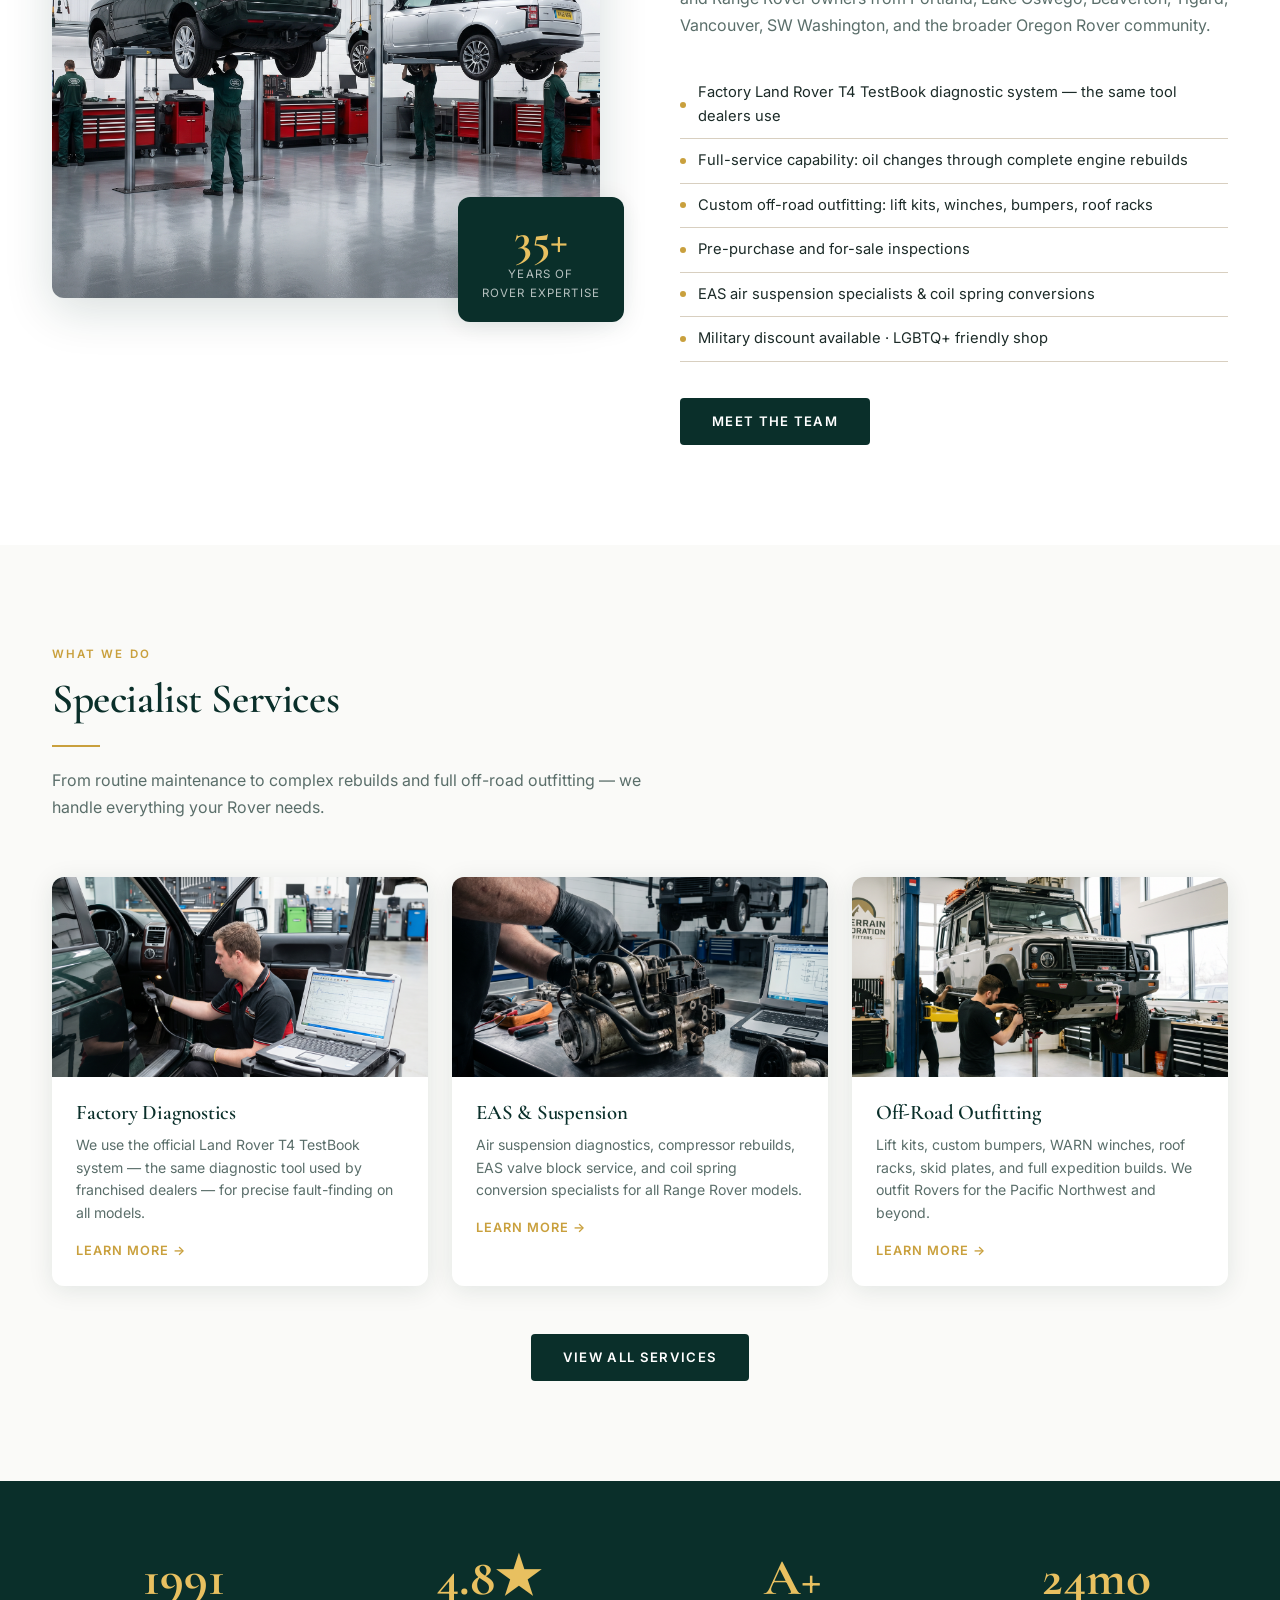
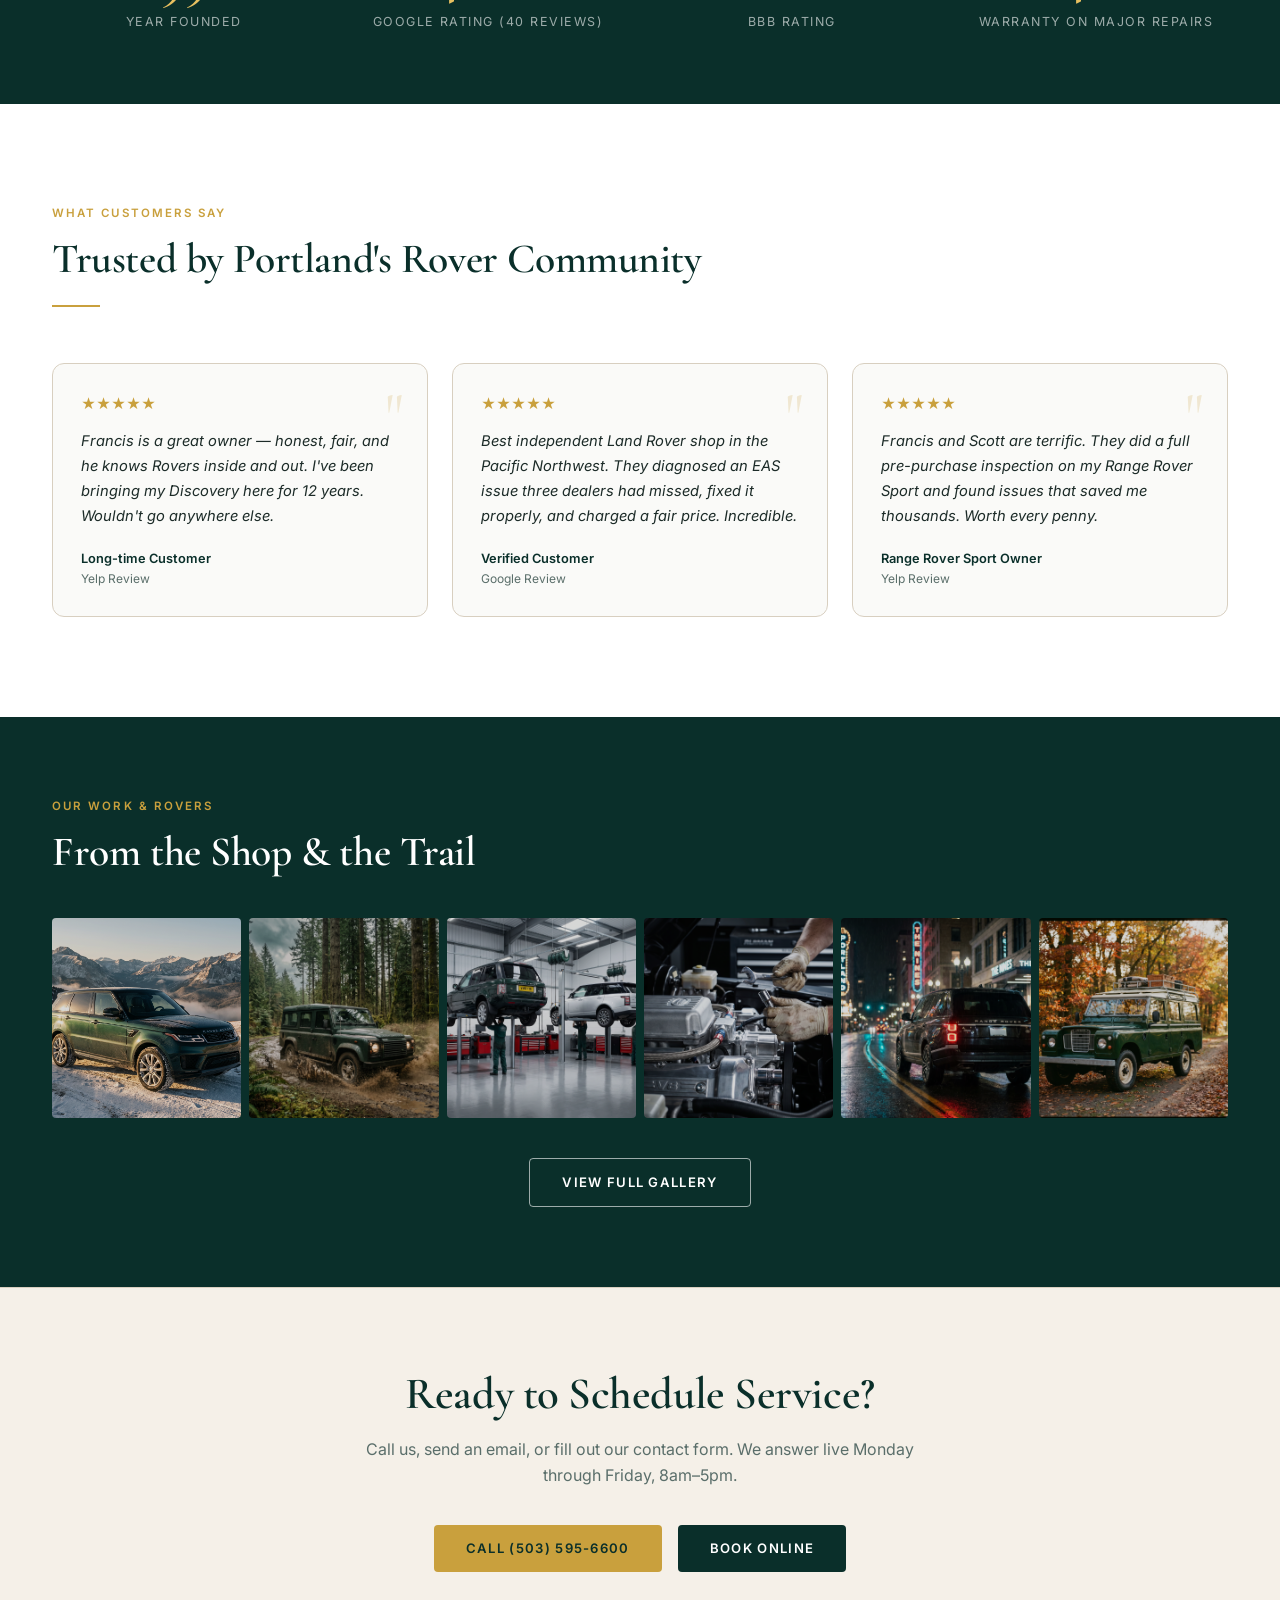
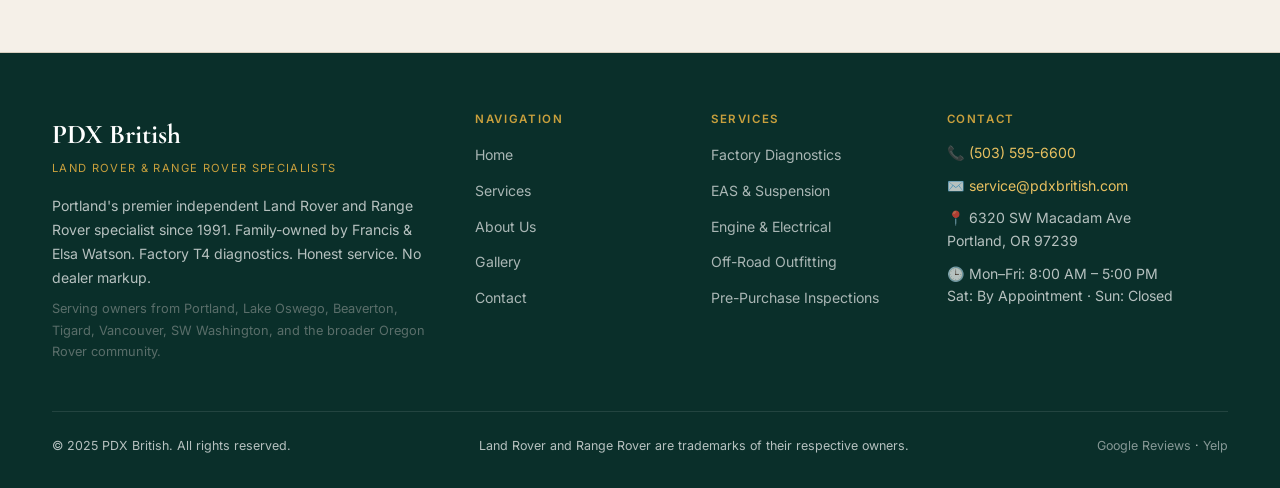
==== commit 545ce23b: "Add verified service-area language to homepage intro, footer, and contact page; update owner checkli" ====
--- a/premium_site/index.html
+++ b/premium_site/index.html
@@ -380,6 +380,7 @@
         <h2 class="section-title">Portland's Most Trusted Independent Rover Shop</h2>
         <div class="gold-rule"></div>
         <p class="section-sub">PDX British has been Portland's go-to independent Land Rover and Range Rover specialist since 1991. We're not a dealership — we're enthusiasts who chose to make this our life's work.</p>
+        <p class="section-sub">Located on SW Macadam Ave in Portland, PDX British serves Land Rover and Range Rover owners from Portland, Lake Oswego, Beaverton, Tigard, Vancouver, SW Washington, and the broader Oregon Rover community.</p>
         <ul class="intro-features">
           <li>Factory Land Rover T4 TestBook diagnostic system — the same tool dealers use</li>
           <li>Full-service capability: oil changes through complete engine rebuilds</li>
@@ -530,6 +531,7 @@
         <div class="brand">PDX British</div>
         <div class="sub">Land Rover &amp; Range Rover Specialists</div>
         <p>Portland's premier independent Land Rover and Range Rover specialist since 1991. Family-owned by Francis &amp; Elsa Watson. Factory T4 diagnostics. Honest service. No dealer markup.</p>
+        <p style="font-size:0.8rem;color:var(--muted);margin-top:8px;">Serving owners from Portland, Lake Oswego, Beaverton, Tigard, Vancouver, SW Washington, and the broader Oregon Rover community.</p>
       </div>
       <div>
         <h4>Navigation</h4>
@@ -562,7 +564,7 @@
     <div class="footer-bottom">
       <span>© 2025 PDX British. All rights reserved.</span>
       <span>Land Rover and Range Rover are trademarks of their respective owners.</span>
-      <span><a href="https://www.google.com/maps/place/PDX+British" target="_blank">Google Reviews</a> · <a href="https://www.yelp.com/biz/pdx-british-portland" target="_blank">Yelp</a></span>
+      <span><a href="https://www.google.com/maps/place/PDX+British" target="_blank" rel="noopener noreferrer">Google Reviews</a> · <a href="https://www.yelp.com/biz/pdx-british-portland" target="_blank" rel="noopener noreferrer">Yelp</a></span>
     </div>
   </div>
 </footer>
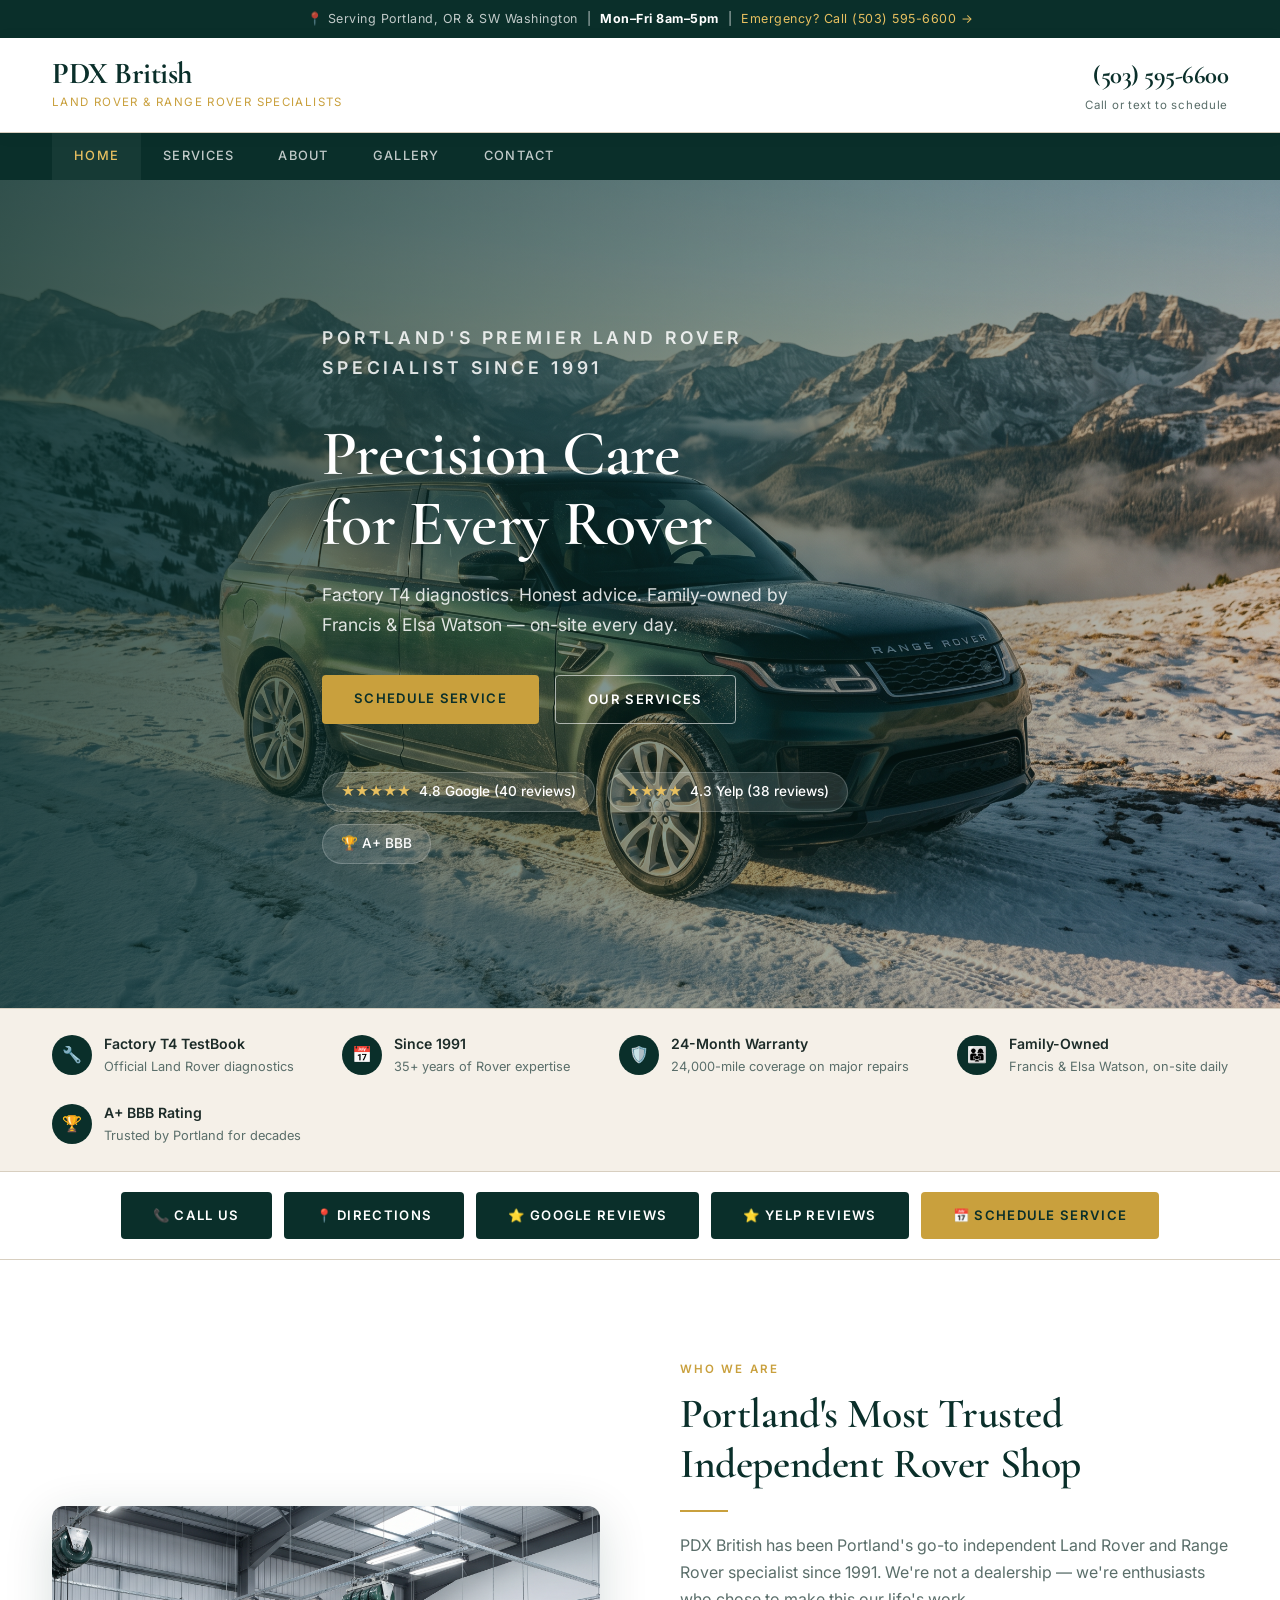
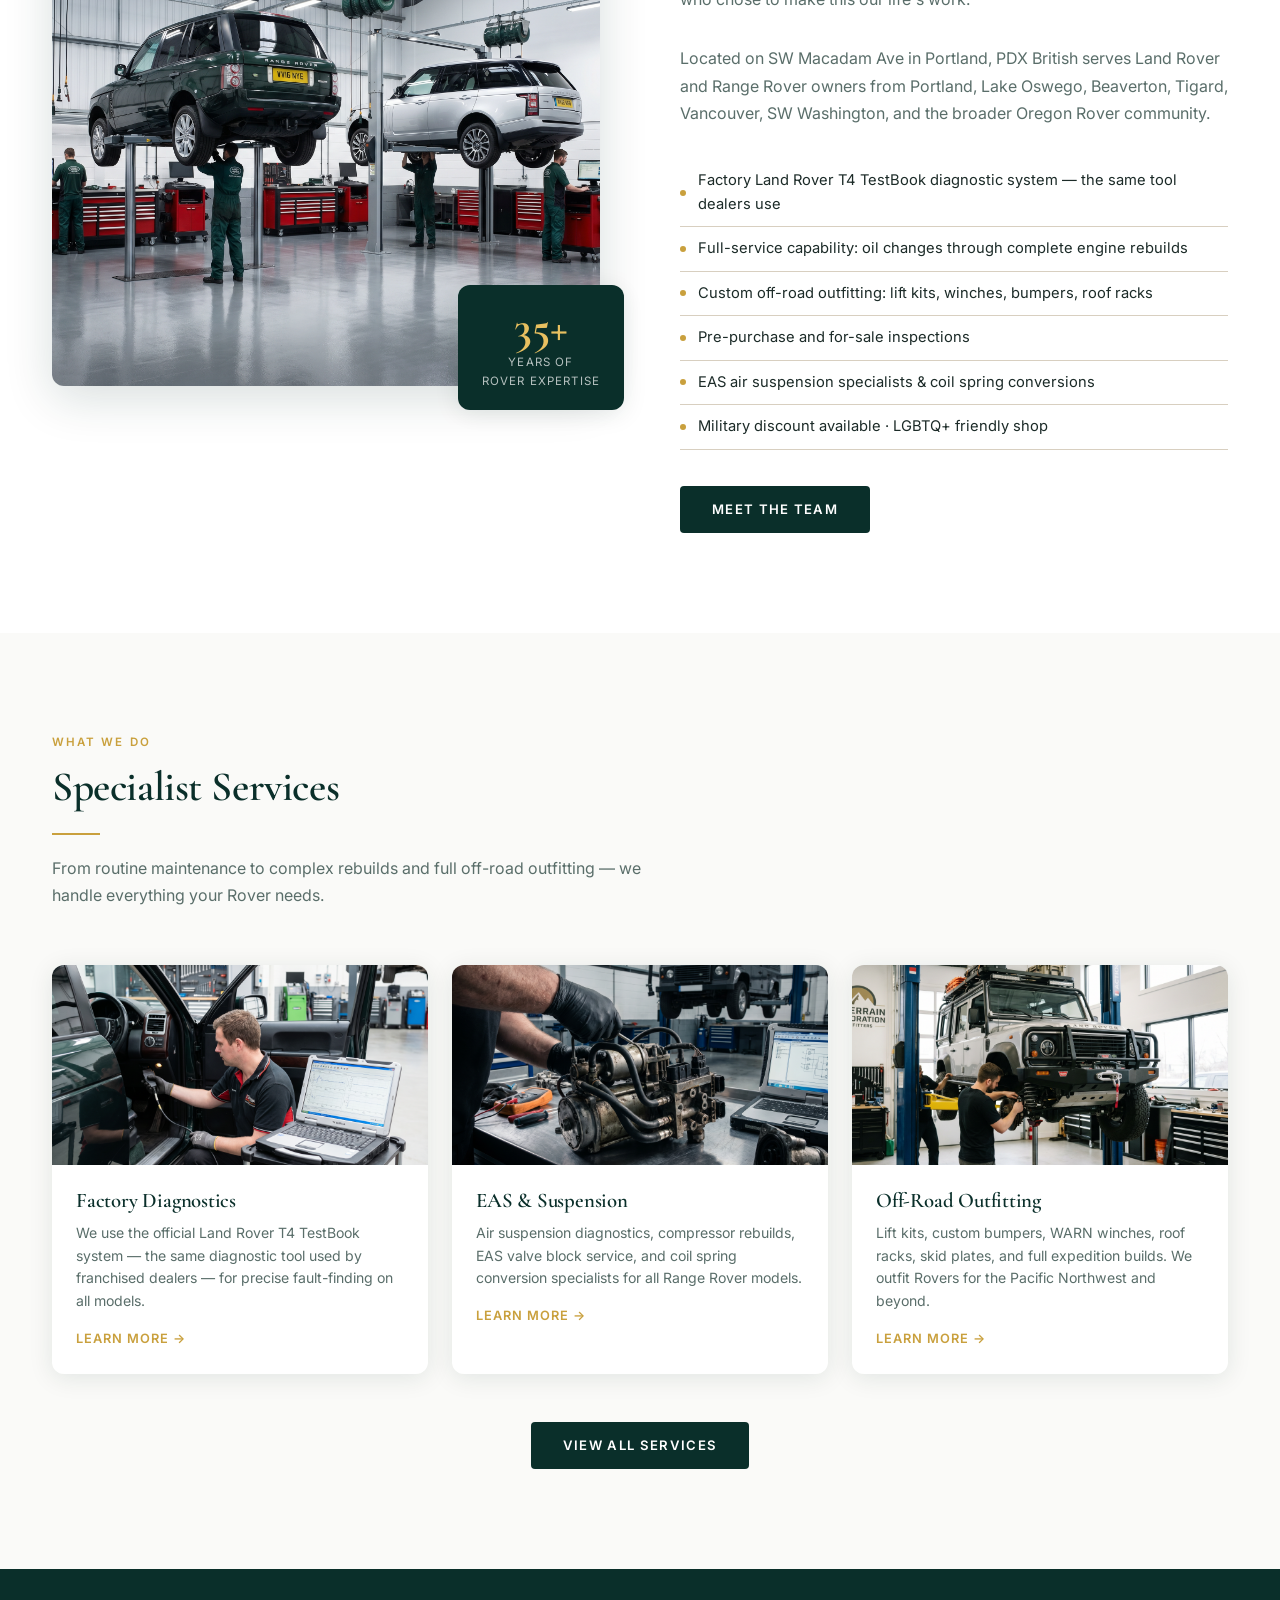
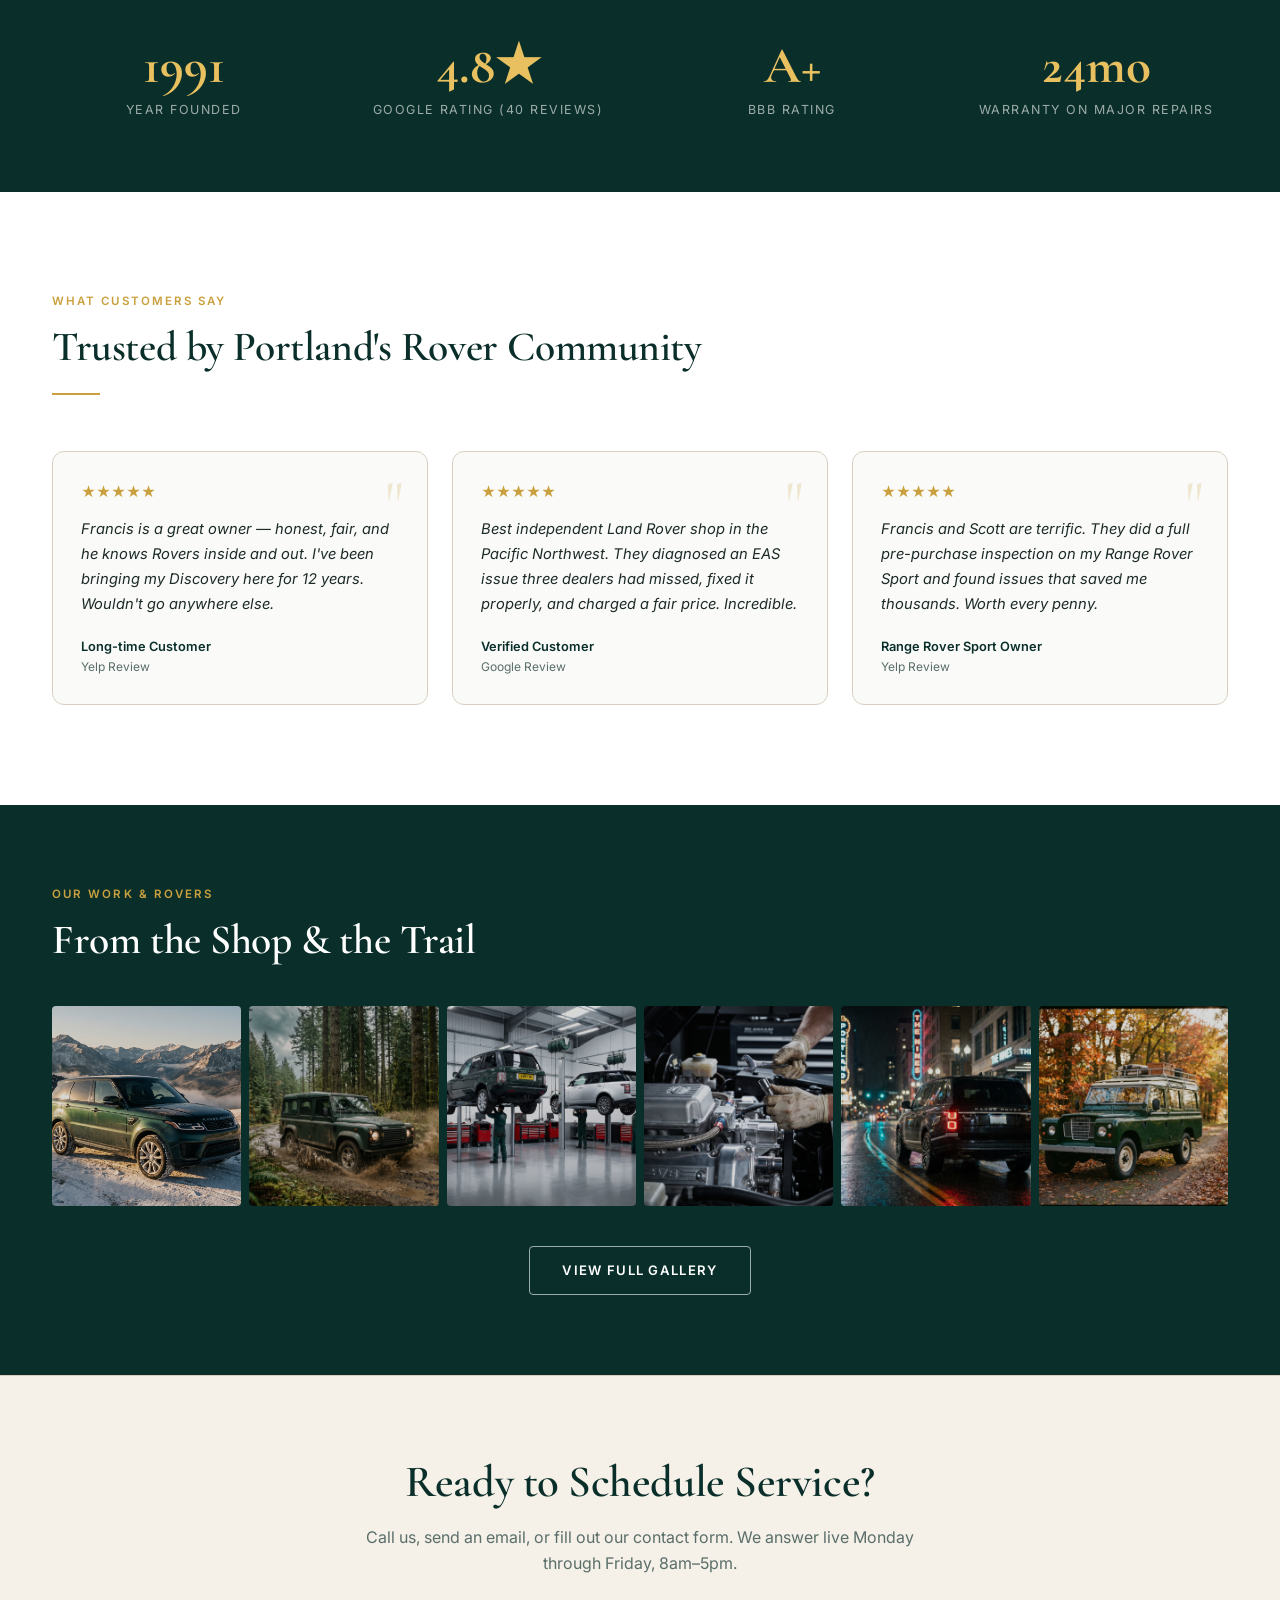
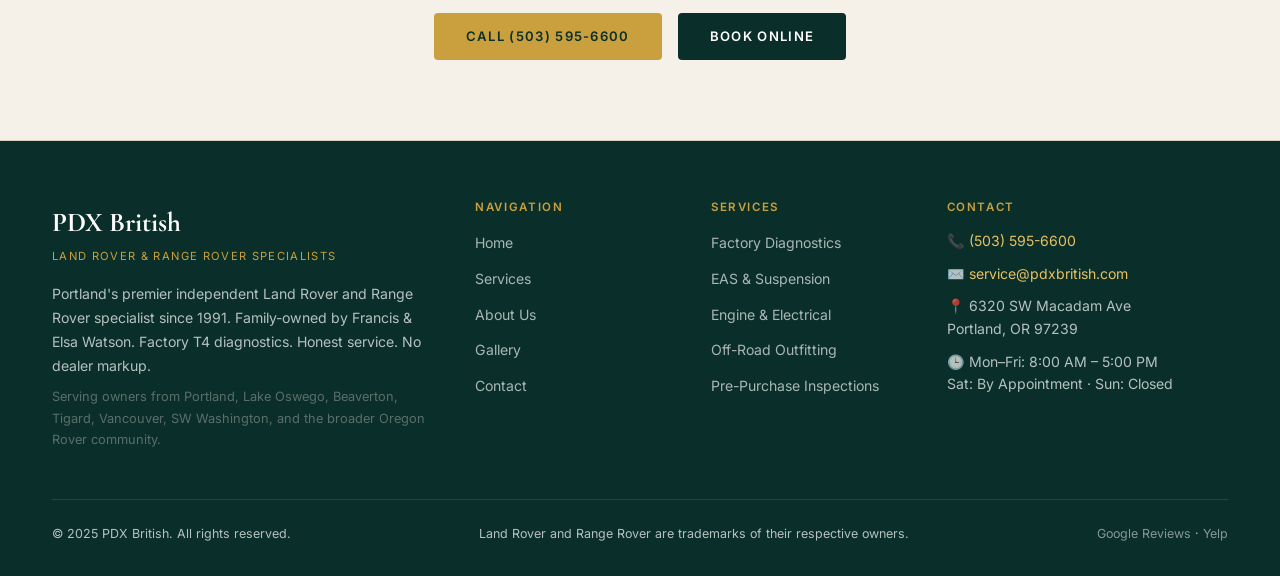
==== commit 7dd22977: "Add Quick Actions button row (Call Us, Directions, Google Reviews, Yelp Reviews, Schedule Service) t" ====
--- a/premium_site/index.html
+++ b/premium_site/index.html
@@ -364,6 +364,19 @@
   </div>
 </div>
 
+<!-- QUICK ACTIONS -->
+<div style="background:#fff;border-bottom:1px solid var(--border);padding:20px 0;">
+  <div class="container">
+    <div style="display:flex;gap:12px;flex-wrap:wrap;justify-content:center;">
+      <a href="tel:5035956600" class="btn btn-green" style="display:flex;align-items:center;gap:8px;">📞 Call Us</a>
+      <a href="https://www.google.com/maps/dir/?api=1&destination=PDX+British+6320+SW+Macadam+Ave+Portland+OR+97239" target="_blank" rel="noopener noreferrer" class="btn btn-green" style="display:flex;align-items:center;gap:8px;">📍 Directions</a>
+      <a href="https://www.google.com/maps/place/PDX+British" target="_blank" rel="noopener noreferrer" class="btn btn-green" style="display:flex;align-items:center;gap:8px;">⭐ Google Reviews</a>
+      <a href="https://www.yelp.com/biz/pdx-british-portland" target="_blank" rel="noopener noreferrer" class="btn btn-green" style="display:flex;align-items:center;gap:8px;">⭐ Yelp Reviews</a>
+      <a href="contact.html" class="btn btn-gold" style="display:flex;align-items:center;gap:8px;">📅 Schedule Service</a>
+    </div>
+  </div>
+</div>
+
 <!-- INTRO -->
 <section class="intro">
   <div class="container">
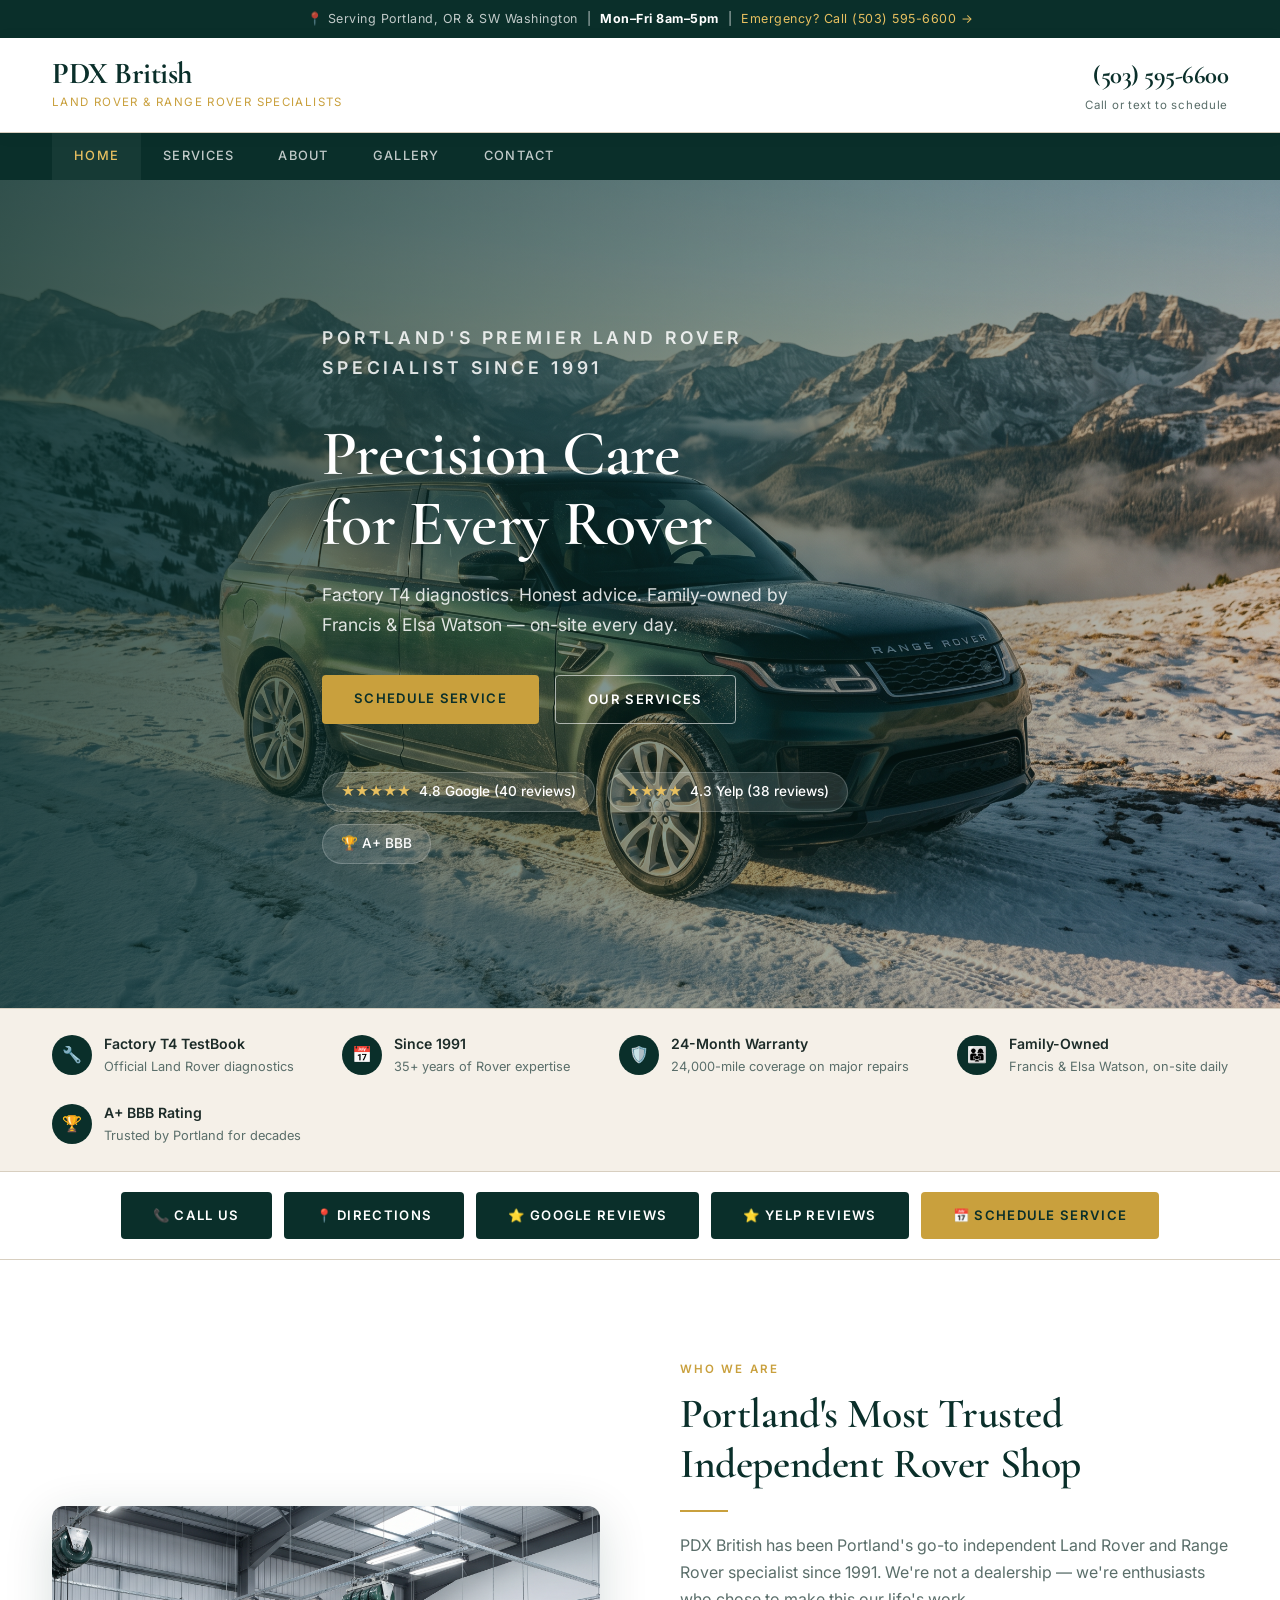
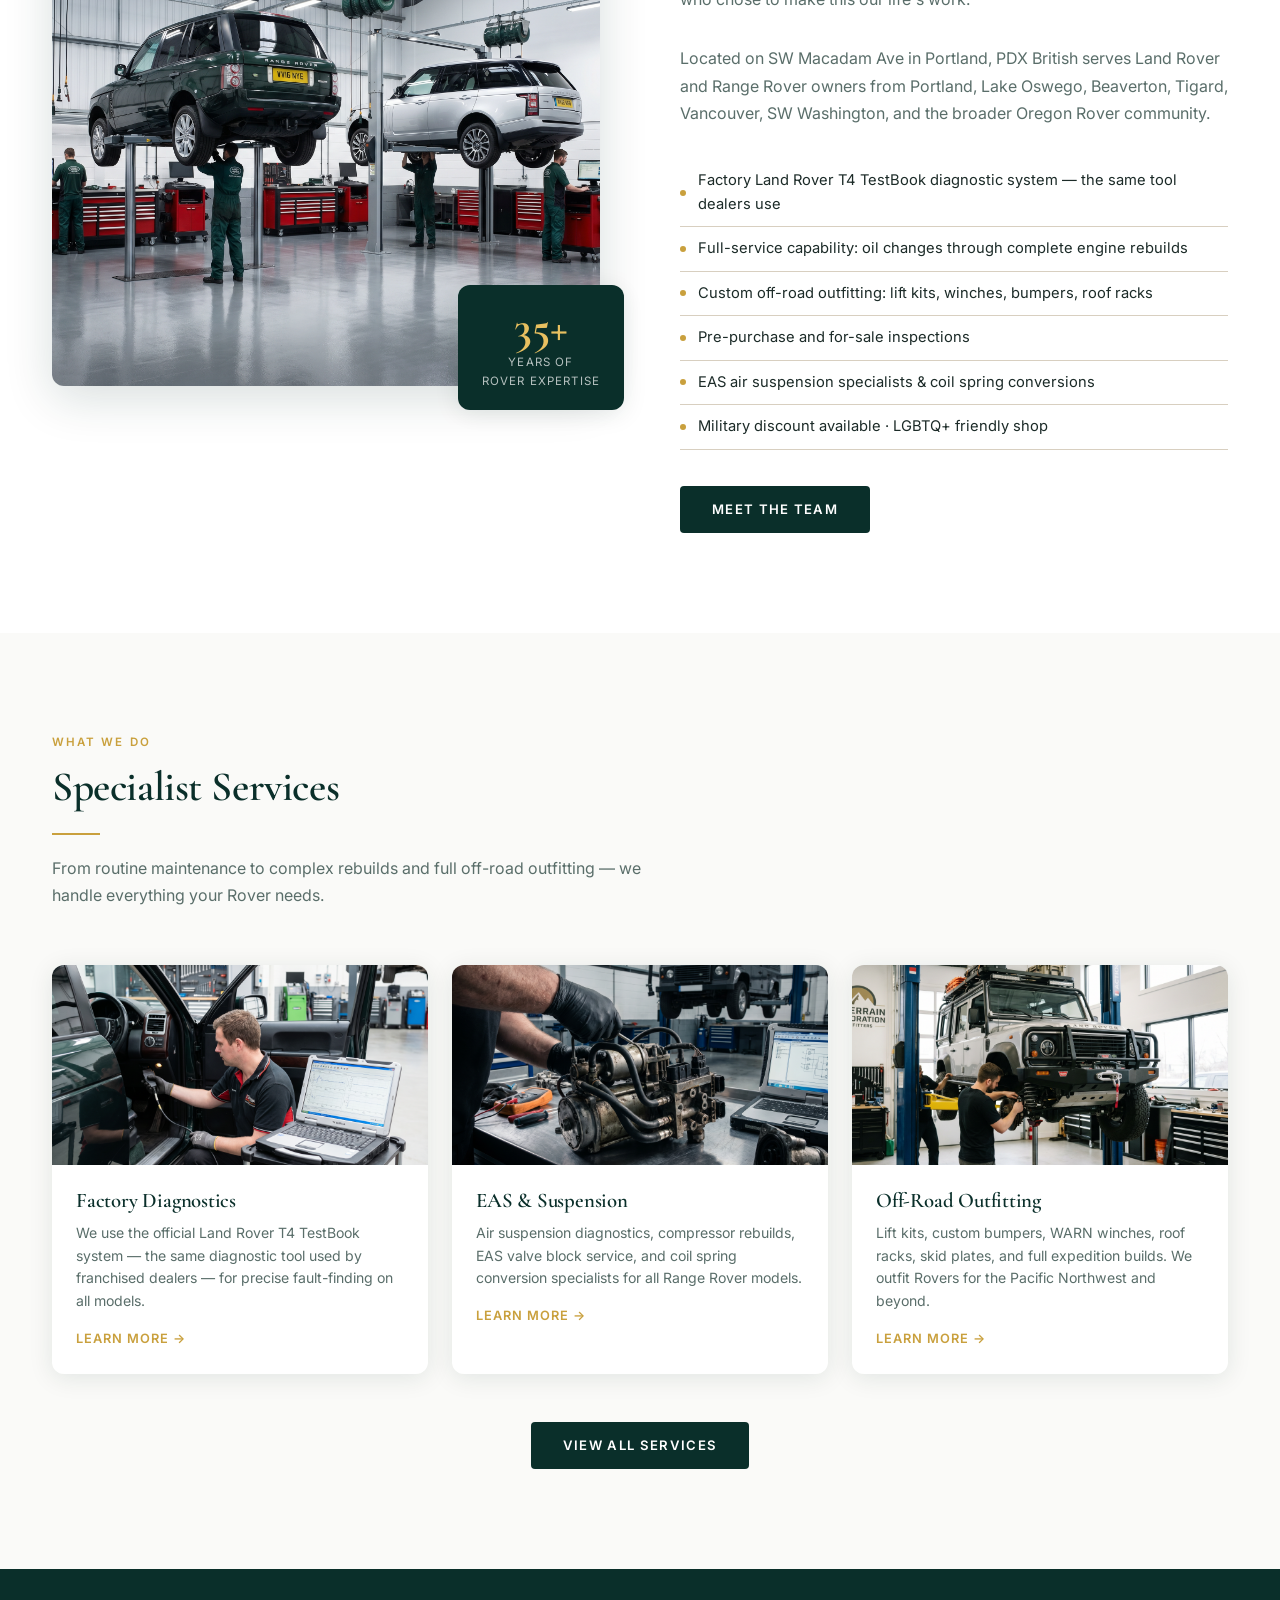
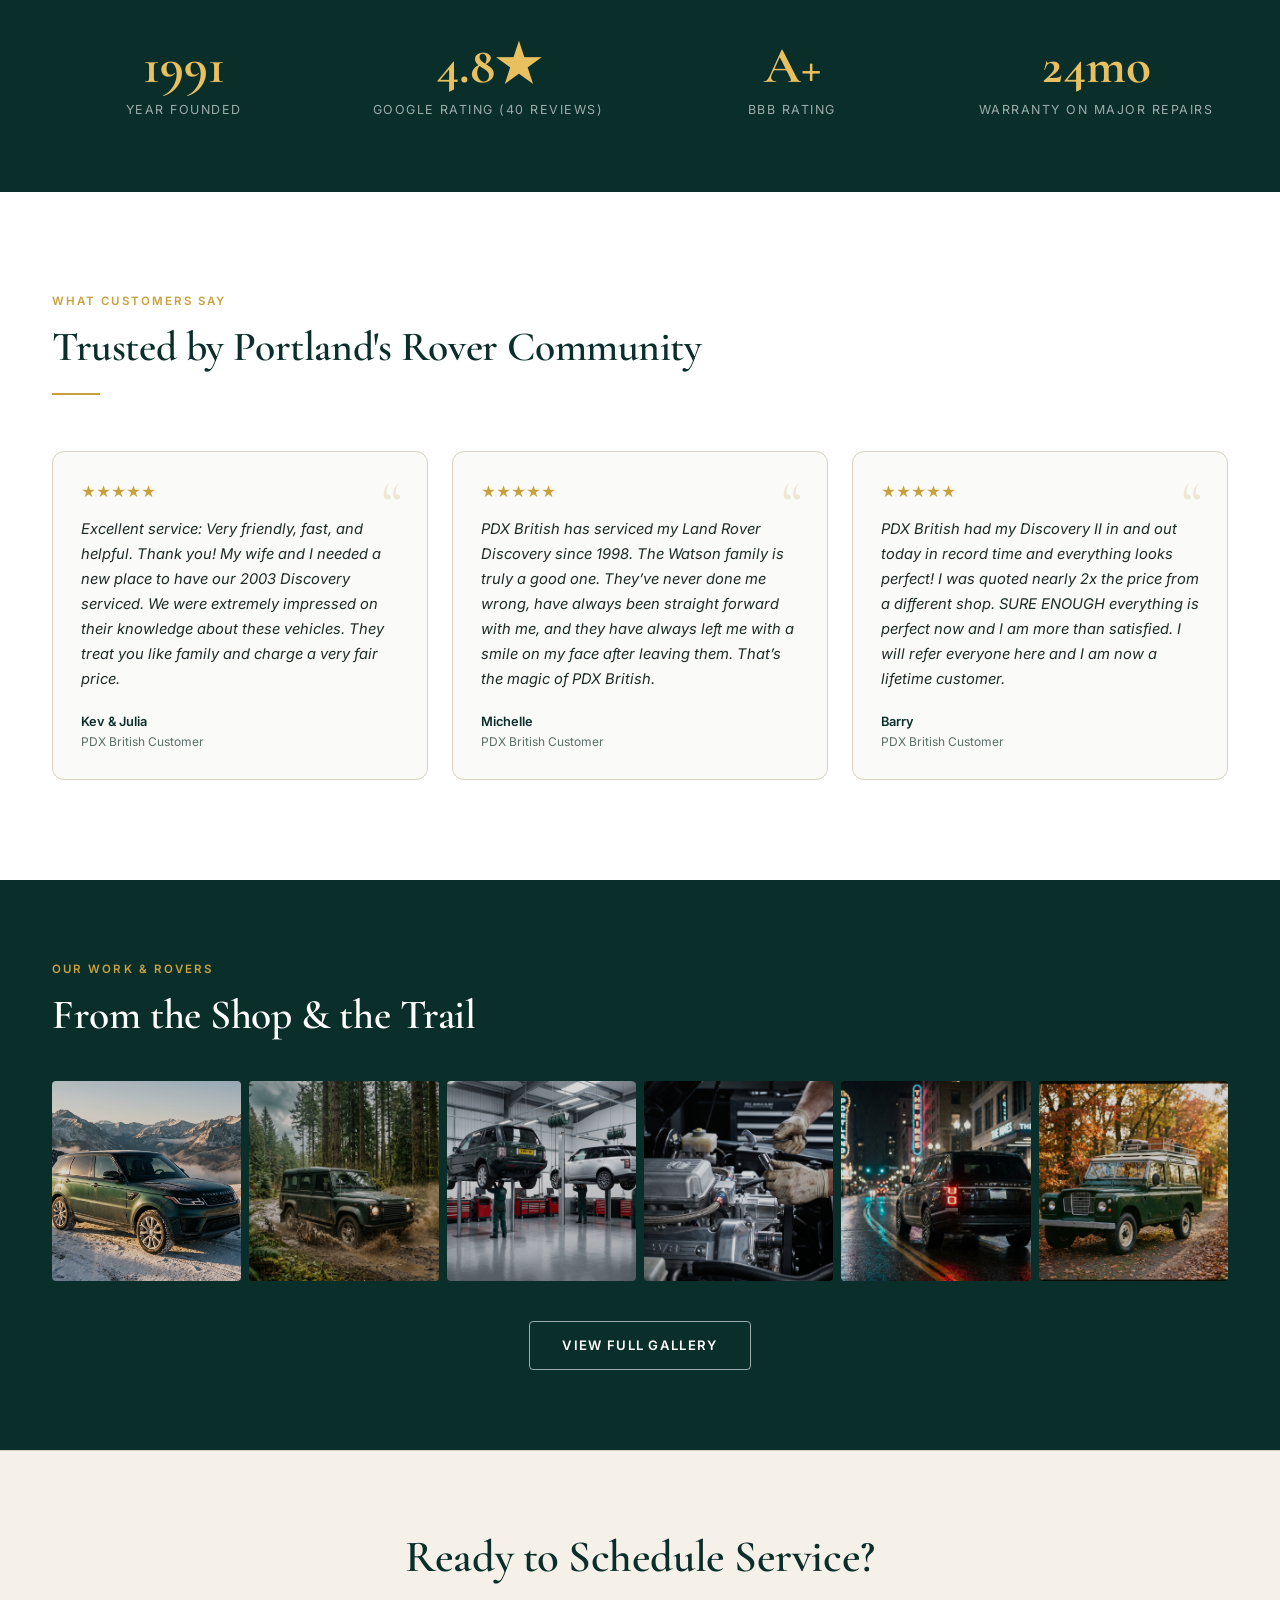
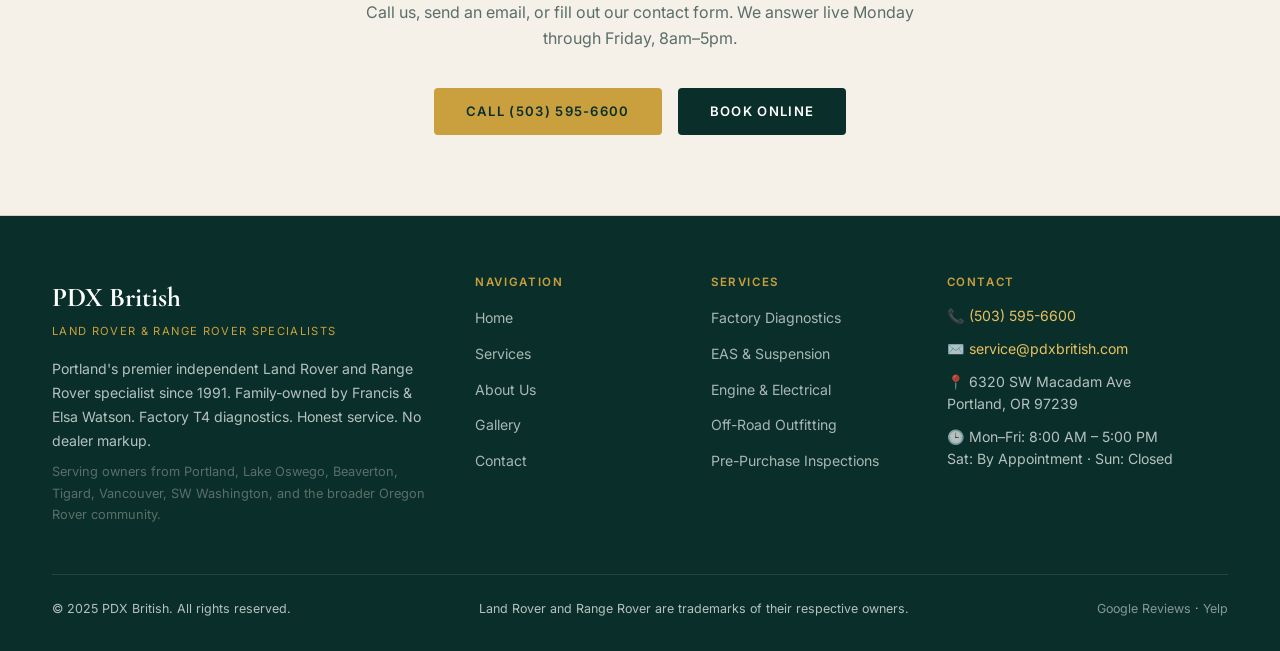
==== commit c9a2032d: "Content migration from current PDX British website" ====
--- a/premium_site/index.html
+++ b/premium_site/index.html
@@ -479,25 +479,25 @@
     <div class="gold-rule"></div>
     <div class="reviews-grid">
       <div class="review-card fade-up">
-        <div class="review-quote">"</div>
+        <div class="review-quote">“</div>
         <div class="review-stars">★★★★★</div>
-        <p class="review-text">Francis is a great owner — honest, fair, and he knows Rovers inside and out. I've been bringing my Discovery here for 12 years. Wouldn't go anywhere else.</p>
-        <div class="review-author">Long-time Customer</div>
-        <div class="review-source">Yelp Review</div>
+        <p class="review-text">Excellent service: Very friendly, fast, and helpful. Thank you! My wife and I needed a new place to have our 2003 Discovery serviced. We were extremely impressed on their knowledge about these vehicles. They treat you like family and charge a very fair price.</p>
+        <div class="review-author">Kev &amp; Julia</div>
+        <div class="review-source">PDX British Customer</div>
       </div>
       <div class="review-card fade-up delay-1">
-        <div class="review-quote">"</div>
+        <div class="review-quote">“</div>
         <div class="review-stars">★★★★★</div>
-        <p class="review-text">Best independent Land Rover shop in the Pacific Northwest. They diagnosed an EAS issue three dealers had missed, fixed it properly, and charged a fair price. Incredible.</p>
-        <div class="review-author">Verified Customer</div>
-        <div class="review-source">Google Review</div>
+        <p class="review-text">PDX British has serviced my Land Rover Discovery since 1998. The Watson family is truly a good one. They’ve never done me wrong, have always been straight forward with me, and they have always left me with a smile on my face after leaving them. That’s the magic of PDX British.</p>
+        <div class="review-author">Michelle</div>
+        <div class="review-source">PDX British Customer</div>
       </div>
       <div class="review-card fade-up delay-2">
-        <div class="review-quote">"</div>
+        <div class="review-quote">“</div>
         <div class="review-stars">★★★★★</div>
-        <p class="review-text">Francis and Scott are terrific. They did a full pre-purchase inspection on my Range Rover Sport and found issues that saved me thousands. Worth every penny.</p>
-        <div class="review-author">Range Rover Sport Owner</div>
-        <div class="review-source">Yelp Review</div>
+        <p class="review-text">PDX British had my Discovery II in and out today in record time and everything looks perfect! I was quoted nearly 2x the price from a different shop. SURE ENOUGH everything is perfect now and I am more than satisfied. I will refer everyone here and I am now a lifetime customer.</p>
+        <div class="review-author">Barry</div>
+        <div class="review-source">PDX British Customer</div>
       </div>
     </div>
   </div>
